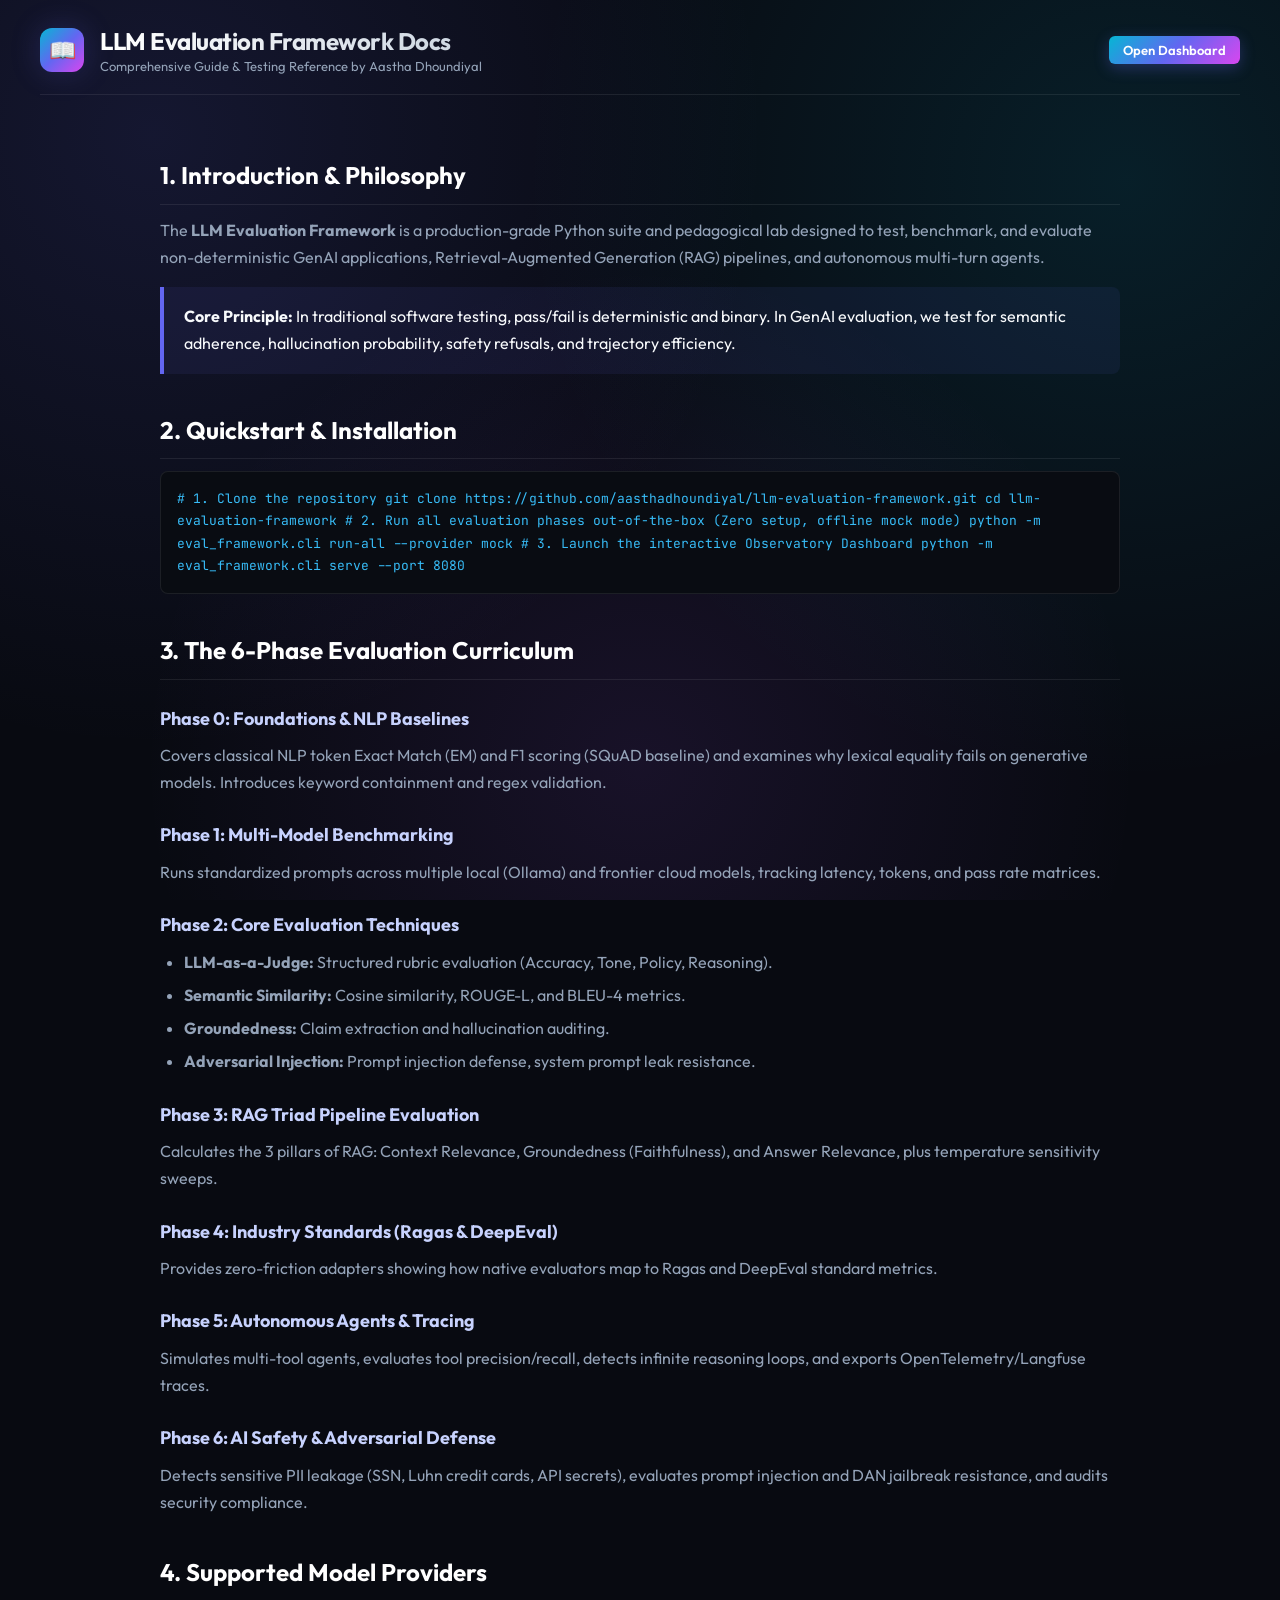
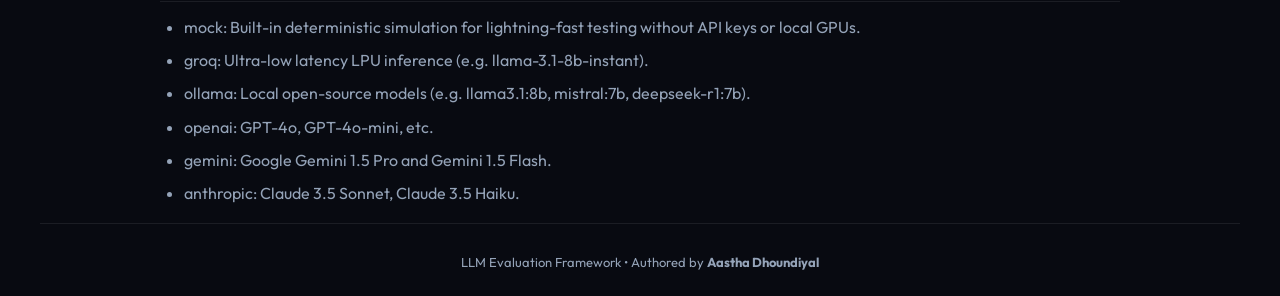
==== docs/index.html @ b63b61d2 "feat: complete LLM evaluation framework with AI Safety, PII defense & Groq support" ====
<!DOCTYPE html>
<html lang="en">
<head>
  <meta charset="UTF-8">
  <meta name="viewport" content="width=device-width, initial-scale=1.0">
  <title>Documentation — LLM Evaluation Framework</title>
  <link rel="preconnect" href="https://fonts.googleapis.com">
  <link rel="preconnect" href="https://fonts.gstatic.com" crossorigin>
  <link href="https://fonts.googleapis.com/css2?family=Outfit:wght@300;400;500;600;700;800&family=JetBrains+Mono:wght@400;500&display=swap" rel="stylesheet">
  <link rel="stylesheet" href="../dashboard/styles.css">
  <style>
    .docs-container {
      max-width: 960px;
      margin: 0 auto;
      line-height: 1.7;
    }
    .docs-container h2 {
      font-size: 24px;
      margin-top: 36px;
      margin-bottom: 12px;
      color: #fff;
      border-bottom: 1px solid var(--border-subtle);
      padding-bottom: 8px;
    }
    .docs-container h3 {
      font-size: 18px;
      margin-top: 24px;
      margin-bottom: 8px;
      color: #c7d2fe;
    }
    .docs-container p {
      color: #94a3b8;
      margin-bottom: 16px;
    }
    .docs-container ul {
      margin-left: 24px;
      margin-bottom: 16px;
      color: #94a3b8;
    }
    .docs-container li {
      margin-bottom: 6px;
    }
    .code-block {
      background: #090c12;
      border: 1px solid var(--border-subtle);
      padding: 16px;
      border-radius: 8px;
      font-family: 'JetBrains Mono', monospace;
      font-size: 13px;
      color: #38bdf8;
      margin-bottom: 20px;
      overflow-x: auto;
    }
    .callout-box {
      background: rgba(99, 102, 241, 0.08);
      border-left: 4px solid var(--accent-primary);
      padding: 16px 20px;
      border-radius: 0 8px 8px 0;
      margin-bottom: 20px;
    }
  </style>
</head>
<body>
  <header class="app-header">
    <div class="header-branding">
      <div class="brand-logo-icon">📖</div>
      <div>
        <h1 class="brand-title">LLM Evaluation Framework Docs</h1>
        <p class="brand-sub">Comprehensive Guide & Testing Reference by Aastha Dhoundiyal</p>
      </div>
    </div>
    <div class="header-meta">
      <a href="../dashboard/index.html" class="btn-primary" style="padding: 6px 14px; text-decoration: none; font-size: 13px;">Open Dashboard</a>
    </div>
  </header>

  <main class="docs-container">
    <h2>1. Introduction & Philosophy</h2>
    <p>
      The <strong>LLM Evaluation Framework</strong> is a production-grade Python suite and pedagogical lab designed to test, benchmark, and evaluate non-deterministic GenAI applications, Retrieval-Augmented Generation (RAG) pipelines, and autonomous multi-turn agents.
    </p>
    <div class="callout-box">
      <strong>Core Principle:</strong> In traditional software testing, pass/fail is deterministic and binary. In GenAI evaluation, we test for semantic adherence, hallucination probability, safety refusals, and trajectory efficiency.
    </div>

    <h2>2. Quickstart & Installation</h2>
    <div class="code-block">
# 1. Clone the repository
git clone https://github.com/aasthadhoundiyal/llm-evaluation-framework.git
cd llm-evaluation-framework

# 2. Run all evaluation phases out-of-the-box (Zero setup, offline mock mode)
python -m eval_framework.cli run-all --provider mock

# 3. Launch the interactive Observatory Dashboard
python -m eval_framework.cli serve --port 8080
    </div>

    <h2>3. The 6-Phase Evaluation Curriculum</h2>
    <h3>Phase 0: Foundations & NLP Baselines</h3>
    <p>Covers classical NLP token Exact Match (EM) and F1 scoring (SQuAD baseline) and examines why lexical equality fails on generative models. Introduces keyword containment and regex validation.</p>

    <h3>Phase 1: Multi-Model Benchmarking</h3>
    <p>Runs standardized prompts across multiple local (Ollama) and frontier cloud models, tracking latency, tokens, and pass rate matrices.</p>

    <h3>Phase 2: Core Evaluation Techniques</h3>
    <ul>
      <li><strong>LLM-as-a-Judge:</strong> Structured rubric evaluation (Accuracy, Tone, Policy, Reasoning).</li>
      <li><strong>Semantic Similarity:</strong> Cosine similarity, ROUGE-L, and BLEU-4 metrics.</li>
      <li><strong>Groundedness:</strong> Claim extraction and hallucination auditing.</li>
      <li><strong>Adversarial Injection:</strong> Prompt injection defense, system prompt leak resistance.</li>
    </ul>

    <h3>Phase 3: RAG Triad Pipeline Evaluation</h3>
    <p>Calculates the 3 pillars of RAG: Context Relevance, Groundedness (Faithfulness), and Answer Relevance, plus temperature sensitivity sweeps.</p>

    <h3>Phase 4: Industry Standards (Ragas & DeepEval)</h3>
    <p>Provides zero-friction adapters showing how native evaluators map to Ragas and DeepEval standard metrics.</p>

    <h3>Phase 5: Autonomous Agents & Tracing</h3>
    <p>Simulates multi-tool agents, evaluates tool precision/recall, detects infinite reasoning loops, and exports OpenTelemetry/Langfuse traces.</p>

    <h3>Phase 6: AI Safety & Adversarial Defense</h3>
    <p>Detects sensitive PII leakage (SSN, Luhn credit cards, API secrets), evaluates prompt injection and DAN jailbreak resistance, and audits security compliance.</p>

    <h2>4. Supported Model Providers</h2>
    <ul>
      <li><code>mock</code>: Built-in deterministic simulation for lightning-fast testing without API keys or local GPUs.</li>
      <li><code>groq</code>: Ultra-low latency LPU inference (e.g. <code>llama-3.1-8b-instant</code>).</li>
      <li><code>ollama</code>: Local open-source models (e.g. <code>llama3.1:8b</code>, <code>mistral:7b</code>, <code>deepseek-r1:7b</code>).</li>
      <li><code>openai</code>: GPT-4o, GPT-4o-mini, etc.</li>
      <li><code>gemini</code>: Google Gemini 1.5 Pro and Gemini 1.5 Flash.</li>
      <li><code>anthropic</code>: Claude 3.5 Sonnet, Claude 3.5 Haiku.</li>
    </ul>
  </main>

  <footer class="app-footer">
    <p>LLM Evaluation Framework • Authored by <strong>Aastha Dhoundiyal</strong></p>
  </footer>
</body>
</html>
---- dashboard/styles.css ----
/* ═══════════════════════════════════════════════════════════════════
   LLM Evaluation Framework — Dashboard Styles
   Author: Aastha Dhoundiyal (dhoundiyalaastha@gmail.com)
   GitHub: https://github.com/aasthadhoundiyal/llm-evaluation-framework
   ═══════════════════════════════════════════════════════════════════ */

:root {
  --bg-deep: #080a11;
  --bg-surface: rgba(15, 20, 32, 0.75);
  --bg-surface-elevated: rgba(22, 29, 46, 0.85);
  --border-subtle: rgba(255, 255, 255, 0.08);
  --border-bright: rgba(99, 102, 241, 0.45);
  --border-cyan: rgba(6, 182, 212, 0.45);

  --text-primary: #f8fafc;
  --text-secondary: #94a3b8;
  --text-dim: #64748b;

  --accent-primary: #6366f1;
  --accent-cyan: #06b6d4;
  --accent-secondary: #a855f7;
  --accent-pink: #ec4899;
  --accent-gradient: linear-gradient(135deg, #06b6d4 0%, #6366f1 50%, #d946ef 100%);
  --safety-gradient: linear-gradient(135deg, #10b981 0%, #06b6d4 100%);
  --card-gradient: linear-gradient(180deg, rgba(20, 27, 42, 0.75) 0%, rgba(12, 16, 26, 0.88) 100%);

  --color-success: #10b981;
  --color-warning: #f59e0b;
  --color-danger: #f43f5e;
  --color-info: #38bdf8;

  --radius-lg: 16px;
  --radius-md: 10px;
  --radius-sm: 6px;

  --shadow-glow: 0 0 30px rgba(99, 102, 241, 0.22);
  --shadow-cyan-glow: 0 0 25px rgba(6, 182, 212, 0.25);
}

* {
  box-sizing: border-box;
  margin: 0;
  padding: 0;
  font-family: 'Outfit', -apple-system, BlinkMacSystemFont, "Segoe UI", Roboto, sans-serif;
}

body {
  background-color: var(--bg-deep);
  background-image:
    radial-gradient(circle at 12% 15%, rgba(99, 102, 241, 0.14) 0%, transparent 45%),
    radial-gradient(circle at 88% 20%, rgba(6, 182, 212, 0.12) 0%, transparent 45%),
    radial-gradient(circle at 50% 85%, rgba(168, 85, 247, 0.10) 0%, transparent 50%);
  background-attachment: fixed;
  color: var(--text-primary);
  min-height: 100vh;
  padding: 26px 40px;
  display: flex;
  flex-direction: column;
}

/* App Header */
.app-header {
  display: flex;
  justify-content: space-between;
  align-items: center;
  padding-bottom: 20px;
  border-bottom: 1px solid var(--border-subtle);
  margin-bottom: 24px;
}

.header-branding {
  display: flex;
  align-items: center;
  gap: 16px;
}

.brand-logo-icon {
  width: 44px;
  height: 44px;
  border-radius: 12px;
  background: var(--accent-gradient);
  display: flex;
  align-items: center;
  justify-content: center;
  font-size: 22px;
  box-shadow: var(--shadow-glow);
}

.brand-title {
  font-size: 24px;
  font-weight: 700;
  letter-spacing: -0.5px;
  background: linear-gradient(90deg, #fff 0%, #cbd5e1 100%);
  -webkit-background-clip: text;
  -webkit-text-fill-color: transparent;
}

.brand-sub {
  font-size: 13px;
  color: var(--text-secondary);
  margin-top: 2px;
}

.header-meta {
  display: flex;
  align-items: center;
  gap: 16px;
}

.status-indicator {
  display: flex;
  align-items: center;
  gap: 8px;
  font-size: 12px;
  color: var(--color-success);
  background: rgba(16, 185, 129, 0.1);
  padding: 6px 12px;
  border-radius: 20px;
  border: 1px solid rgba(16, 185, 129, 0.25);
}

.status-dot {
  width: 7px;
  height: 7px;
  background-color: var(--color-success);
  border-radius: 50%;
  box-shadow: 0 0 8px var(--color-success);
}

.author-tag {
  background: rgba(255, 255, 255, 0.04);
  border: 1px solid var(--border-subtle);
  padding: 6px 14px;
  border-radius: 20px;
  font-size: 13px;
  color: var(--text-secondary);
}

.author-tag strong {
  color: #fff;
  margin-left: 4px;
}

.github-link {
  color: var(--accent-primary);
  text-decoration: none;
  margin-left: 6px;
  font-weight: 600;
}

/* Nav Bar */
.nav-bar {
  display: flex;
  gap: 8px;
  background: var(--bg-surface);
  padding: 6px;
  border-radius: var(--radius-md);
  border: 1px solid var(--border-subtle);
  margin-bottom: 28px;
  overflow-x: auto;
}

.nav-item {
  background: transparent;
  border: none;
  color: var(--text-secondary);
  padding: 8px 18px;
  border-radius: var(--radius-sm);
  font-size: 14px;
  font-weight: 500;
  cursor: pointer;
  transition: all 0.2s ease;
  white-space: nowrap;
}

.nav-item:hover {
  color: #fff;
  background: rgba(255, 255, 255, 0.05);
}

.nav-item.active {
  background: var(--accent-primary);
  color: #fff;
  box-shadow: 0 2px 10px rgba(99, 102, 241, 0.35);
}

/* Tab Contents */
.tab-content {
  display: none;
  animation: fadeIn 0.25s ease forwards;
}

.tab-content.active {
  display: block;
}

@keyframes fadeIn {
  from { opacity: 0; transform: translateY(6px); }
  to { opacity: 1; transform: translateY(0); }
}

/* Stats Grid */
.stats-grid {
  display: grid;
  grid-template-columns: repeat(auto-fit, minmax(220px, 1fr));
  gap: 18px;
  margin-bottom: 36px;
}

.stat-card {
  background: var(--card-gradient);
  border: 1px solid var(--border-subtle);
  border-radius: var(--radius-lg);
  padding: 22px;
  position: relative;
  overflow: hidden;
  transition: transform 0.2s, border-color 0.2s;
}

.stat-card:hover {
  transform: translateY(-2px);
  border-color: var(--border-bright);
}

.stat-card.accent-card {
  border-color: rgba(16, 185, 129, 0.35);
}

.stat-header {
  display: flex;
  justify-content: space-between;
  align-items: center;
}

.stat-label {
  font-size: 13px;
  font-weight: 600;
  text-transform: uppercase;
  color: var(--text-dim);
  letter-spacing: 0.5px;
}

.stat-badge {
  font-size: 11px;
  font-weight: 600;
  padding: 3px 8px;
  border-radius: 12px;
  background: rgba(255, 255, 255, 0.06);
  color: var(--text-secondary);
}

.stat-badge.success {
  background: rgba(16, 185, 129, 0.15);
  color: var(--color-success);
}

.stat-badge.highlight {
  background: rgba(56, 189, 248, 0.15);
  color: var(--color-info);
}

.stat-value {
  font-size: 34px;
  font-weight: 800;
  margin-top: 10px;
  color: #fff;
  letter-spacing: -0.5px;
}

.success-text { color: var(--color-success); }
.highlight-text { color: var(--color-info); }

.stat-sub {
  font-size: 12px;
  color: var(--text-dim);
  margin-top: 4px;
}

/* Section Headings */
.section-heading {
  font-size: 20px;
  font-weight: 700;
  margin-bottom: 6px;
  color: #fff;
}

.section-sub {
  font-size: 14px;
  color: var(--text-secondary);
  margin-bottom: 22px;
}

/* Phase Grid */
.phases-grid {
  display: grid;
  grid-template-columns: repeat(auto-fit, minmax(320px, 1fr));
  gap: 18px;
}

.phase-card {
  background: var(--bg-surface);
  border: 1px solid var(--border-subtle);
  border-radius: var(--radius-lg);
  padding: 22px;
  transition: all 0.2s ease;
}

.phase-card:hover {
  border-color: rgba(99, 102, 241, 0.4);
  background: var(--bg-surface-elevated);
}

.phase-num {
  font-size: 11px;
  font-weight: 700;
  color: var(--accent-secondary);
  letter-spacing: 1px;
  margin-bottom: 6px;
}

.phase-title {
  font-size: 17px;
  font-weight: 600;
  color: #fff;
  margin-bottom: 8px;
}

.phase-desc {
  font-size: 13px;
  color: var(--text-secondary);
  line-height: 1.5;
  margin-bottom: 16px;
}

.phase-tags {
  display: flex;
  gap: 6px;
  flex-wrap: wrap;
}

.phase-tags span {
  font-size: 11px;
  background: rgba(255, 255, 255, 0.05);
  border: 1px solid rgba(255, 255, 255, 0.08);
  padding: 3px 8px;
  border-radius: 4px;
  color: var(--text-secondary);
}

/* Test Case Explorer */
.explorer-toolbar {
  display: flex;
  gap: 14px;
  flex-wrap: wrap;
  justify-content: space-between;
  margin-bottom: 20px;
}

.search-input {
  background: var(--bg-surface);
  border: 1px solid var(--border-subtle);
  color: #fff;
  padding: 10px 16px;
  border-radius: var(--radius-sm);
  font-size: 14px;
  min-width: 300px;
  outline: none;
}

.search-input:focus { border-color: var(--accent-primary); }

.filter-group {
  display: flex;
  gap: 8px;
}

.filter-pill {
  background: var(--bg-surface);
  border: 1px solid var(--border-subtle);
  color: var(--text-secondary);
  padding: 6px 14px;
  border-radius: 20px;
  font-size: 13px;
  cursor: pointer;
  transition: all 0.2s;
}

.filter-pill.active, .filter-pill:hover {
  background: var(--accent-primary);
  color: #fff;
  border-color: var(--accent-primary);
}

.table-container {
  background: var(--bg-surface);
  border: 1px solid var(--border-subtle);
  border-radius: var(--radius-lg);
  overflow-x: auto;
}

.data-table {
  width: 100%;
  border-collapse: collapse;
  font-size: 14px;
}

.data-table th {
  text-align: left;
  padding: 14px 18px;
  background: rgba(255, 255, 255, 0.02);
  color: var(--text-dim);
  font-size: 12px;
  text-transform: uppercase;
  letter-spacing: 0.5px;
  border-bottom: 1px solid var(--border-subtle);
}

.data-table td {
  padding: 14px 18px;
  border-bottom: 1px solid var(--border-subtle);
  color: var(--text-primary);
}

.data-table tr:hover {
  background: rgba(255, 255, 255, 0.02);
}

.status-chip {
  font-size: 11px;
  font-weight: 700;
  padding: 3px 8px;
  border-radius: 6px;
  display: inline-block;
}

.status-pass { background: rgba(16, 185, 129, 0.15); color: var(--color-success); border: 1px solid rgba(16, 185, 129, 0.3); }
.status-fail { background: rgba(239, 68, 68, 0.15); color: var(--color-danger); border: 1px solid rgba(239, 68, 68, 0.3); }

/* RAG Triad Grid */
.triad-grid {
  display: grid;
  grid-template-columns: repeat(auto-fit, minmax(280px, 1fr));
  gap: 20px;
}

.triad-card {
  background: var(--bg-surface);
  border: 1px solid var(--border-subtle);
  border-radius: var(--radius-lg);
  padding: 28px 24px;
  text-align: center;
  transition: transform 0.2s;
}

.triad-card:hover { transform: translateY(-3px); }

.triad-score-ring {
  width: 90px;
  height: 90px;
  border-radius: 50%;
  border: 3px solid var(--accent-primary);
  display: flex;
  flex-direction: column;
  align-items: center;
  justify-content: center;
  margin: 0 auto 18px auto;
  box-shadow: 0 0 20px rgba(99, 102, 241, 0.2);
}

.triad-score-ring.highlight-ring {
  border-color: var(--color-success);
  box-shadow: 0 0 20px rgba(16, 185, 129, 0.2);
}

.triad-score-val {
  font-size: 24px;
  font-weight: 800;
  color: #fff;
}

.triad-score-denom {
  font-size: 11px;
  color: var(--text-dim);
}

.triad-card h3 {
  font-size: 18px;
  margin-bottom: 8px;
  color: #fff;
}

.triad-card p {
  font-size: 13px;
  color: var(--text-secondary);
  line-height: 1.5;
  margin-bottom: 16px;
}

.triad-badge {
  display: inline-block;
  font-size: 12px;
  color: var(--accent-secondary);
  background: rgba(168, 85, 247, 0.1);
  padding: 4px 12px;
  border-radius: 20px;
  border: 1px solid rgba(168, 85, 247, 0.25);
}

/* Trajectory Timeline */
.trajectory-viewer {
  background: var(--bg-surface);
  border: 1px solid var(--border-subtle);
  border-radius: var(--radius-lg);
  padding: 24px;
}

.traj-scenario-header {
  display: flex;
  justify-content: space-between;
  align-items: flex-start;
  padding-bottom: 18px;
  border-bottom: 1px solid var(--border-subtle);
  margin-bottom: 24px;
}

.badge-pill {
  font-size: 11px;
  background: rgba(99, 102, 241, 0.15);
  color: #c7d2fe;
  padding: 3px 10px;
  border-radius: 12px;
  font-weight: 600;
}

.traj-metrics-chips {
  display: flex;
  gap: 10px;
  align-items: center;
  font-size: 13px;
  color: var(--text-secondary);
}

.timeline {
  display: flex;
  flex-direction: column;
  gap: 20px;
}

.timeline-step {
  display: flex;
  gap: 16px;
}

.timeline-node {
  width: 32px;
  height: 32px;
  border-radius: 50%;
  background: var(--accent-primary);
  color: #fff;
  font-weight: 700;
  display: flex;
  align-items: center;
  justify-content: center;
  font-size: 14px;
  flex-shrink: 0;
  margin-top: 2px;
}

.timeline-content {
  background: rgba(255, 255, 255, 0.02);
  border: 1px solid var(--border-subtle);
  border-radius: var(--radius-md);
  padding: 16px;
  flex-grow: 1;
}

.step-meta {
  display: flex;
  justify-content: space-between;
  margin-bottom: 8px;
}

.tool-tag {
  font-size: 12px;
  font-weight: 600;
  color: #38bdf8;
  font-family: 'JetBrains Mono', monospace;
}

.time-tag {
  font-size: 11px;
  color: var(--text-dim);
}

.thought-bubble {
  font-size: 14px;
  color: #e2e8f0;
  margin-bottom: 10px;
  font-style: italic;
}

.tool-call-box {
  background: #090c12;
  border: 1px solid rgba(255, 255, 255, 0.06);
  padding: 10px 12px;
  border-radius: 6px;
  font-family: 'JetBrains Mono', monospace;
  font-size: 12px;
  color: #94a3b8;
}

/* Playground Grid */
.playground-grid {
  display: grid;
  grid-template-columns: 1fr 1fr;
  gap: 24px;
}

.form-group {
  margin-bottom: 16px;
}

.form-group label {
  display: block;
  font-size: 13px;
  font-weight: 600;
  color: var(--text-secondary);
  margin-bottom: 6px;
}

.form-control {
  width: 100%;
  background: var(--bg-surface);
  border: 1px solid var(--border-subtle);
  color: #fff;
  padding: 10px 14px;
  border-radius: var(--radius-sm);
  font-size: 14px;
  outline: none;
}

.form-control:focus {
  border-color: var(--accent-primary);
}

.btn-primary {
  background: var(--accent-gradient);
  border: none;
  color: #fff;
  padding: 12px 24px;
  border-radius: var(--radius-sm);
  font-weight: 600;
  font-size: 14px;
  cursor: pointer;
  box-shadow: 0 4px 15px rgba(99, 102, 241, 0.3);
  transition: opacity 0.2s;
}

.btn-primary:hover { opacity: 0.9; }

.playground-output-panel {
  background: var(--bg-surface);
  border: 1px solid var(--border-subtle);
  border-radius: var(--radius-lg);
  padding: 22px;
}

.play-result-box {
  margin-top: 14px;
  padding: 16px;
  background: #090c12;
  border-radius: var(--radius-md);
  border: 1px solid var(--border-subtle);
  min-height: 240px;
}

/* Modal */
.modal-overlay {
  display: none;
  position: fixed;
  top: 0; left: 0; right: 0; bottom: 0;
  background: rgba(0, 0, 0, 0.7);
  backdrop-filter: blur(8px);
  z-index: 999;
  align-items: center;
  justify-content: center;
}

.modal-overlay.open { display: flex; }

.modal-card {
  background: var(--bg-surface-elevated);
  border: 1px solid var(--border-bright);
  border-radius: var(--radius-lg);
  width: 90%;
  max-width: 650px;
  padding: 24px;
  box-shadow: 0 10px 35px rgba(0,0,0,0.6);
}

.modal-header {
  display: flex;
  justify-content: space-between;
  align-items: center;
  padding-bottom: 12px;
  border-bottom: 1px solid var(--border-subtle);
  margin-bottom: 16px;
}

.modal-close {
  background: transparent;
  border: none;
  color: var(--text-dim);
  font-size: 24px;
  cursor: pointer;
}

.modal-close:hover { color: #fff; }

/* Footer */
.app-footer {
  margin-top: auto;
  padding-top: 30px;
  border-top: 1px solid var(--border-subtle);
  text-align: center;
  font-size: 13px;
  color: var(--text-secondary);
}

/* ═══════════════════════════════════════════════════════════════════
   Phase 6: AI Safety & Adversarial Defense Styles
   ═══════════════════════════════════════════════════════════════════ */

.safety-accent {
  border-color: rgba(6, 182, 212, 0.45) !important;
  background: linear-gradient(180deg, rgba(6, 182, 212, 0.08) 0%, rgba(15, 23, 42, 0.8) 100%) !important;
  position: relative;
}

.safety-accent::after {
  content: 'PHASE 06';
  position: absolute;
  top: 14px;
  right: 14px;
  font-size: 10px;
  font-weight: 700;
  letter-spacing: 0.8px;
  padding: 3px 8px;
  border-radius: 12px;
  background: rgba(6, 182, 212, 0.2);
  color: #38bdf8;
  border: 1px solid rgba(6, 182, 212, 0.4);
}

.security-grid {
  display: grid;
  grid-template-columns: repeat(auto-fit, minmax(240px, 1fr));
  gap: 18px;
  margin-bottom: 30px;
}

.security-card {
  background: var(--card-gradient);
  border: 1px solid var(--border-subtle);
  border-radius: var(--radius-lg);
  padding: 22px;
  display: flex;
  flex-direction: column;
  transition: all 0.25s ease;
  position: relative;
  overflow: hidden;
  backdrop-filter: blur(12px);
}

.security-card:hover {
  transform: translateY(-3px);
  border-color: var(--border-cyan);
  box-shadow: var(--shadow-cyan-glow);
}

.security-card-header {
  display: flex;
  justify-content: space-between;
  align-items: center;
  margin-bottom: 12px;
}

.security-card-title {
  font-size: 14px;
  font-weight: 600;
  color: var(--text-secondary);
  text-transform: uppercase;
  letter-spacing: 0.5px;
}

.security-badge-live {
  font-size: 11px;
  padding: 3px 8px;
  border-radius: 20px;
  background: rgba(16, 185, 129, 0.15);
  color: var(--color-success);
  border: 1px solid rgba(16, 185, 129, 0.3);
  font-weight: 600;
}

.security-score-display {
  font-size: 34px;
  font-weight: 800;
  color: #fff;
  letter-spacing: -0.5px;
  margin-bottom: 4px;
}

.security-sub {
  font-size: 12px;
  color: var(--text-dim);
}

.security-meter {
  height: 6px;
  background: rgba(255, 255, 255, 0.08);
  border-radius: 3px;
  overflow: hidden;
  margin-top: 14px;
}

.security-meter-fill {
  height: 100%;
  background: var(--safety-gradient);
  border-radius: 3px;
  transition: width 0.8s ease;
}

/* Security Live Interactive Scanner Panel */
.security-scanner-panel {
  background: var(--bg-surface);
  border: 1px solid var(--border-subtle);
  border-radius: var(--radius-lg);
  padding: 24px;
  margin-bottom: 30px;
  backdrop-filter: blur(14px);
}

.scanner-header {
  display: flex;
  justify-content: space-between;
  align-items: center;
  margin-bottom: 18px;
}

.scanner-title {
  font-size: 18px;
  font-weight: 700;
  color: #fff;
  display: flex;
  align-items: center;
  gap: 10px;
}

.scanner-controls {
  display: grid;
  grid-template-columns: 1fr 1fr;
  gap: 18px;
}

.audit-btn {
  background: var(--safety-gradient);
  color: #042f2e;
  font-weight: 700;
  padding: 12px 24px;
  border: none;
  border-radius: var(--radius-sm);
  cursor: pointer;
  transition: all 0.2s;
  display: inline-flex;
  align-items: center;
  gap: 8px;
  font-size: 14px;
  margin-top: 14px;
}

.audit-btn:hover {
  transform: translateY(-2px);
  box-shadow: 0 4px 18px rgba(16, 185, 129, 0.4);
}

.audit-results-box {
  background: #06090e;
  border: 1px solid var(--border-subtle);
  border-radius: var(--radius-md);
  padding: 18px;
  min-height: 180px;
}

.pii-chip {
  display: inline-flex;
  align-items: center;
  gap: 6px;
  padding: 4px 10px;
  border-radius: 6px;
  font-size: 12px;
  font-weight: 600;
  margin-right: 6px;
  margin-bottom: 6px;
}

.pii-chip.detected {
  background: rgba(244, 63, 94, 0.18);
  color: #fda4af;
  border: 1px solid rgba(244, 63, 94, 0.4);
}

.pii-chip.safe {
  background: rgba(16, 185, 129, 0.15);
  color: #6ee7b7;
  border: 1px solid rgba(16, 185, 129, 0.35);
}

@media (max-width: 768px) {
  body { padding: 16px; }
  .playground-grid, .scanner-controls { grid-template-columns: 1fr; }
  .app-header { flex-direction: column; align-items: flex-start; gap: 14px; }
}
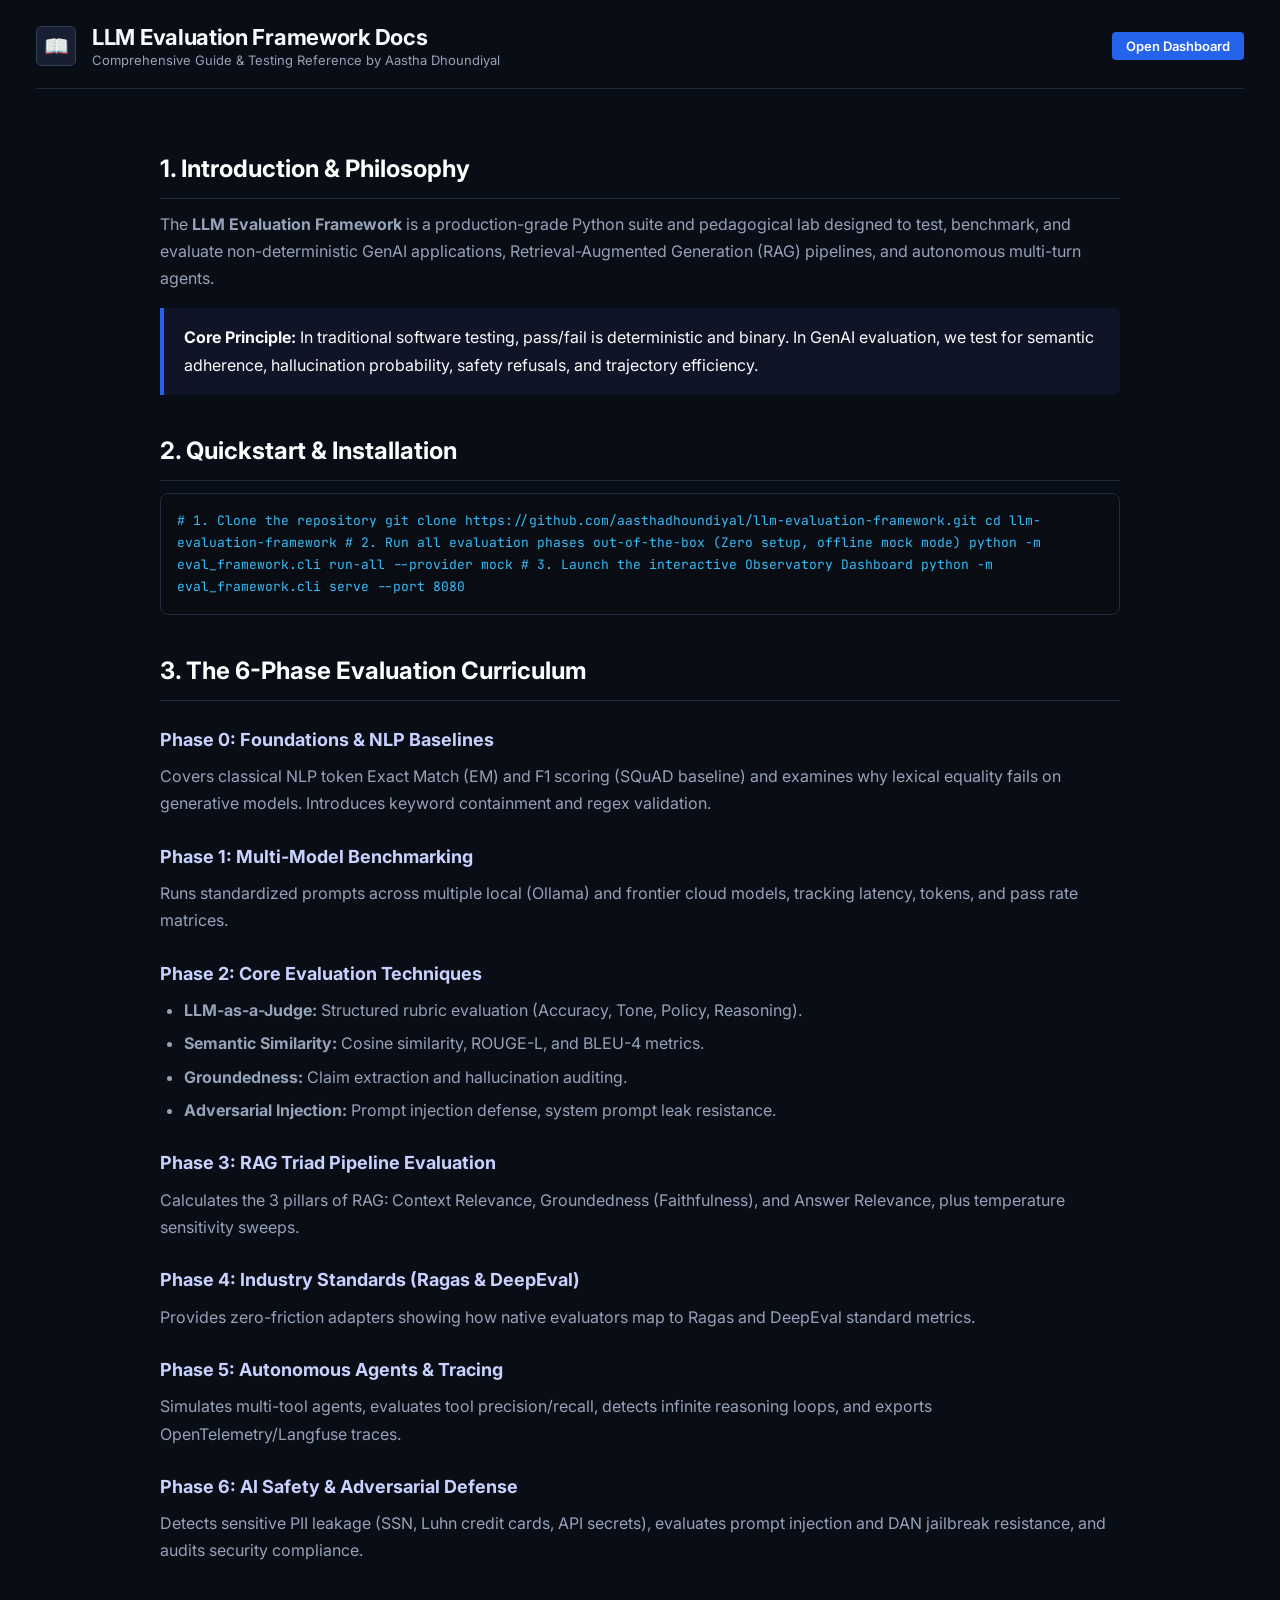
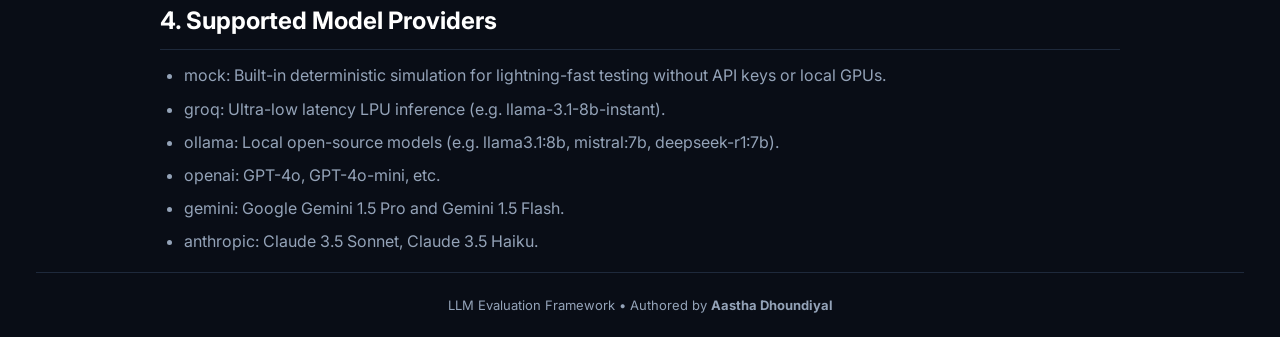
==== commit 5335d592: "style: remove all color gradients for clean enterprise UI with Inter typography" ====
--- a/docs/index.html
+++ b/docs/index.html
@@ -6,7 +6,7 @@
   <title>Documentation — LLM Evaluation Framework</title>
   <link rel="preconnect" href="https://fonts.googleapis.com">
   <link rel="preconnect" href="https://fonts.gstatic.com" crossorigin>
-  <link href="https://fonts.googleapis.com/css2?family=Outfit:wght@300;400;500;600;700;800&family=JetBrains+Mono:wght@400;500&display=swap" rel="stylesheet">
+  <link href="https://fonts.googleapis.com/css2?family=Inter:wght@300;400;500;600;700&family=JetBrains+Mono:wght@400;500&display=swap" rel="stylesheet">
   <link rel="stylesheet" href="../dashboard/styles.css">
   <style>
     .docs-container {
--- a/dashboard/styles.css
+++ b/dashboard/styles.css
@@ -1,64 +1,79 @@
 /* ═══════════════════════════════════════════════════════════════════
-   LLM Evaluation Framework — Dashboard Styles
+   LLM Evaluation Framework — Enterprise Observatory Dashboard
    Author: Aastha Dhoundiyal (dhoundiyalaastha@gmail.com)
    GitHub: https://github.com/aasthadhoundiyal/llm-evaluation-framework
+   Style: Clean, High-Contrast Professional Dark Theme (No Gradients)
    ═══════════════════════════════════════════════════════════════════ */
 
 :root {
-  --bg-deep: #080a11;
-  --bg-surface: rgba(15, 20, 32, 0.75);
-  --bg-surface-elevated: rgba(22, 29, 46, 0.85);
-  --border-subtle: rgba(255, 255, 255, 0.08);
-  --border-bright: rgba(99, 102, 241, 0.45);
-  --border-cyan: rgba(6, 182, 212, 0.45);
-
+  /* Solid Professional Color Palette */
+  --bg-canvas: #090d16;
+  --bg-surface: #111726;
+  --bg-surface-elevated: #171f33;
+  --bg-input: #0c121e;
+  
+  --border-subtle: #1e293b;
+  --border-medium: #334155;
+  --border-focus: #3b82f6;
+
+  /* Typography */
   --text-primary: #f8fafc;
   --text-secondary: #94a3b8;
-  --text-dim: #64748b;
-
-  --accent-primary: #6366f1;
-  --accent-cyan: #06b6d4;
-  --accent-secondary: #a855f7;
-  --accent-pink: #ec4899;
-  --accent-gradient: linear-gradient(135deg, #06b6d4 0%, #6366f1 50%, #d946ef 100%);
-  --safety-gradient: linear-gradient(135deg, #10b981 0%, #06b6d4 100%);
-  --card-gradient: linear-gradient(180deg, rgba(20, 27, 42, 0.75) 0%, rgba(12, 16, 26, 0.88) 100%);
-
+  --text-muted: #64748b;
+  --font-mono: 'JetBrains Mono', 'SF Mono', Consolas, monospace;
+
+  /* Solid Accents (Zero Gradients) */
+  --accent-primary: #2563eb;
+  --accent-primary-hover: #1d4ed8;
+  --accent-secondary: #0284c7;
+
+  /* Solid Semantic Status Colors */
   --color-success: #10b981;
+  --color-success-bg: rgba(16, 185, 129, 0.12);
+  --color-success-border: rgba(16, 185, 129, 0.3);
+
+  --color-danger: #ef4444;
+  --color-danger-bg: rgba(239, 68, 68, 0.12);
+  --color-danger-border: rgba(239, 68, 68, 0.3);
+
   --color-warning: #f59e0b;
-  --color-danger: #f43f5e;
-  --color-info: #38bdf8;
-
-  --radius-lg: 16px;
-  --radius-md: 10px;
-  --radius-sm: 6px;
-
-  --shadow-glow: 0 0 30px rgba(99, 102, 241, 0.22);
-  --shadow-cyan-glow: 0 0 25px rgba(6, 182, 212, 0.25);
+  --color-warning-bg: rgba(245, 158, 11, 0.12);
+  --color-warning-border: rgba(245, 158, 11, 0.3);
+
+  --color-info: #0284c7;
+  --color-info-bg: rgba(2, 132, 199, 0.12);
+  --color-info-border: rgba(2, 132, 199, 0.3);
+
+  /* Geometry & Shadows */
+  --radius-lg: 10px;
+  --radius-md: 6px;
+  --radius-sm: 4px;
+  --shadow-sm: 0 1px 2px rgba(0, 0, 0, 0.3);
+  --shadow-md: 0 4px 6px -1px rgba(0, 0, 0, 0.3), 0 2px 4px -2px rgba(0, 0, 0, 0.2);
 }
 
 * {
   box-sizing: border-box;
   margin: 0;
   padding: 0;
-  font-family: 'Outfit', -apple-system, BlinkMacSystemFont, "Segoe UI", Roboto, sans-serif;
+  font-family: 'Inter', -apple-system, BlinkMacSystemFont, "Segoe UI", Roboto, sans-serif;
+  -webkit-font-smoothing: antialiased;
+  -moz-osx-font-smoothing: grayscale;
 }
 
 body {
-  background-color: var(--bg-deep);
-  background-image:
-    radial-gradient(circle at 12% 15%, rgba(99, 102, 241, 0.14) 0%, transparent 45%),
-    radial-gradient(circle at 88% 20%, rgba(6, 182, 212, 0.12) 0%, transparent 45%),
-    radial-gradient(circle at 50% 85%, rgba(168, 85, 247, 0.10) 0%, transparent 50%);
-  background-attachment: fixed;
+  background-color: var(--bg-canvas);
   color: var(--text-primary);
   min-height: 100vh;
-  padding: 26px 40px;
+  padding: 24px 36px;
   display: flex;
   flex-direction: column;
 }
 
-/* App Header */
+/* ═══════════════════════════════════════════════════════════════════
+   Header
+   ═══════════════════════════════════════════════════════════════════ */
+
 .app-header {
   display: flex;
   justify-content: space-between;
@@ -75,24 +90,23 @@
 }
 
 .brand-logo-icon {
-  width: 44px;
-  height: 44px;
-  border-radius: 12px;
-  background: var(--accent-gradient);
+  width: 40px;
+  height: 40px;
+  border-radius: var(--radius-md);
+  background-color: var(--bg-surface-elevated);
+  border: 1px solid var(--border-medium);
   display: flex;
   align-items: center;
   justify-content: center;
+  font-size: 20px;
+  color: var(--text-primary);
+}
+
+.brand-title {
   font-size: 22px;
-  box-shadow: var(--shadow-glow);
-}
-
-.brand-title {
-  font-size: 24px;
   font-weight: 700;
-  letter-spacing: -0.5px;
-  background: linear-gradient(90deg, #fff 0%, #cbd5e1 100%);
-  -webkit-background-clip: text;
-  -webkit-text-fill-color: transparent;
+  letter-spacing: -0.3px;
+  color: var(--text-primary);
 }
 
 .brand-sub {
@@ -104,7 +118,7 @@
 .header-meta {
   display: flex;
   align-items: center;
-  gap: 16px;
+  gap: 14px;
 }
 
 .status-indicator {
@@ -113,10 +127,11 @@
   gap: 8px;
   font-size: 12px;
   color: var(--color-success);
-  background: rgba(16, 185, 129, 0.1);
-  padding: 6px 12px;
-  border-radius: 20px;
-  border: 1px solid rgba(16, 185, 129, 0.25);
+  background-color: var(--color-success-bg);
+  padding: 5px 12px;
+  border-radius: var(--radius-sm);
+  border: 1px solid var(--color-success-border);
+  font-weight: 500;
 }
 
 .status-dot {
@@ -124,36 +139,42 @@
   height: 7px;
   background-color: var(--color-success);
   border-radius: 50%;
-  box-shadow: 0 0 8px var(--color-success);
 }
 
 .author-tag {
-  background: rgba(255, 255, 255, 0.04);
+  background-color: var(--bg-surface);
   border: 1px solid var(--border-subtle);
   padding: 6px 14px;
-  border-radius: 20px;
+  border-radius: var(--radius-sm);
   font-size: 13px;
   color: var(--text-secondary);
 }
 
 .author-tag strong {
-  color: #fff;
+  color: var(--text-primary);
   margin-left: 4px;
 }
 
 .github-link {
-  color: var(--accent-primary);
+  color: #60a5fa;
   text-decoration: none;
   margin-left: 6px;
-  font-weight: 600;
-}
-
-/* Nav Bar */
+  font-weight: 500;
+}
+
+.github-link:hover {
+  text-decoration: underline;
+}
+
+/* ═══════════════════════════════════════════════════════════════════
+   Segmented Navigation Bar (Clean & Professional)
+   ═══════════════════════════════════════════════════════════════════ */
+
 .nav-bar {
   display: flex;
-  gap: 8px;
-  background: var(--bg-surface);
-  padding: 6px;
+  gap: 4px;
+  background-color: var(--bg-surface);
+  padding: 4px;
   border-radius: var(--radius-md);
   border: 1px solid var(--border-subtle);
   margin-bottom: 28px;
@@ -169,61 +190,69 @@
   font-size: 14px;
   font-weight: 500;
   cursor: pointer;
-  transition: all 0.2s ease;
+  transition: background-color 0.15s ease, color 0.15s ease;
   white-space: nowrap;
 }
 
 .nav-item:hover {
-  color: #fff;
-  background: rgba(255, 255, 255, 0.05);
+  color: var(--text-primary);
+  background-color: var(--bg-surface-elevated);
 }
 
 .nav-item.active {
-  background: var(--accent-primary);
-  color: #fff;
-  box-shadow: 0 2px 10px rgba(99, 102, 241, 0.35);
-}
-
-/* Tab Contents */
+  background-color: var(--accent-primary);
+  color: #ffffff;
+  font-weight: 600;
+}
+
+/* ═══════════════════════════════════════════════════════════════════
+   Tab Contents & Animations
+   ═══════════════════════════════════════════════════════════════════ */
+
 .tab-content {
   display: none;
-  animation: fadeIn 0.25s ease forwards;
 }
 
 .tab-content.active {
   display: block;
 }
 
-@keyframes fadeIn {
-  from { opacity: 0; transform: translateY(6px); }
-  to { opacity: 1; transform: translateY(0); }
-}
-
-/* Stats Grid */
+.section-heading {
+  font-size: 18px;
+  font-weight: 600;
+  color: var(--text-primary);
+  margin-bottom: 6px;
+  letter-spacing: -0.2px;
+}
+
+.section-sub {
+  font-size: 13px;
+  color: var(--text-secondary);
+  margin-bottom: 22px;
+}
+
+/* ═══════════════════════════════════════════════════════════════════
+   Stats Grid (Clean Cards, Zero Gradients)
+   ═══════════════════════════════════════════════════════════════════ */
+
 .stats-grid {
   display: grid;
   grid-template-columns: repeat(auto-fit, minmax(220px, 1fr));
-  gap: 18px;
-  margin-bottom: 36px;
+  gap: 16px;
+  margin-bottom: 32px;
 }
 
 .stat-card {
-  background: var(--card-gradient);
-  border: 1px solid var(--border-subtle);
-  border-radius: var(--radius-lg);
-  padding: 22px;
+  background-color: var(--bg-surface);
+  border: 1px solid var(--border-subtle);
+  border-radius: var(--radius-md);
+  padding: 20px;
   position: relative;
-  overflow: hidden;
-  transition: transform 0.2s, border-color 0.2s;
+  transition: border-color 0.15s ease;
 }
 
 .stat-card:hover {
-  transform: translateY(-2px);
-  border-color: var(--border-bright);
-}
-
-.stat-card.accent-card {
-  border-color: rgba(16, 185, 129, 0.35);
+  border-color: var(--border-medium);
 }
 
 .stat-header {
@@ -233,95 +262,96 @@
 }
 
 .stat-label {
-  font-size: 13px;
+  font-size: 12px;
   font-weight: 600;
   text-transform: uppercase;
-  color: var(--text-dim);
-  letter-spacing: 0.5px;
+  color: var(--text-muted);
+  letter-spacing: 0.6px;
 }
 
 .stat-badge {
   font-size: 11px;
-  font-weight: 600;
-  padding: 3px 8px;
-  border-radius: 12px;
-  background: rgba(255, 255, 255, 0.06);
+  font-weight: 500;
+  padding: 2px 8px;
+  border-radius: var(--radius-sm);
+  background-color: var(--bg-surface-elevated);
+  border: 1px solid var(--border-subtle);
   color: var(--text-secondary);
 }
 
 .stat-badge.success {
-  background: rgba(16, 185, 129, 0.15);
+  background-color: var(--color-success-bg);
+  border-color: var(--color-success-border);
   color: var(--color-success);
 }
 
 .stat-badge.highlight {
-  background: rgba(56, 189, 248, 0.15);
-  color: var(--color-info);
+  background-color: var(--color-info-bg);
+  border-color: var(--color-info-border);
+  color: #38bdf8;
 }
 
 .stat-value {
-  font-size: 34px;
-  font-weight: 800;
-  margin-top: 10px;
-  color: #fff;
+  font-size: 32px;
+  font-weight: 700;
+  color: var(--text-primary);
+  margin: 12px 0 4px 0;
   letter-spacing: -0.5px;
 }
 
-.success-text { color: var(--color-success); }
-.highlight-text { color: var(--color-info); }
+.stat-value.success-text {
+  color: var(--color-success);
+}
+
+.stat-value.highlight-text {
+  color: #38bdf8;
+}
 
 .stat-sub {
   font-size: 12px;
-  color: var(--text-dim);
-  margin-top: 4px;
-}
-
-/* Section Headings */
-.section-heading {
-  font-size: 20px;
-  font-weight: 700;
-  margin-bottom: 6px;
-  color: #fff;
-}
-
-.section-sub {
-  font-size: 14px;
-  color: var(--text-secondary);
-  margin-bottom: 22px;
-}
-
-/* Phase Grid */
+  color: var(--text-muted);
+}
+
+/* ═══════════════════════════════════════════════════════════════════
+   Phase Cards (Clean Architecture View)
+   ═══════════════════════════════════════════════════════════════════ */
+
 .phases-grid {
   display: grid;
-  grid-template-columns: repeat(auto-fit, minmax(320px, 1fr));
-  gap: 18px;
+  grid-template-columns: repeat(auto-fit, minmax(300px, 1fr));
+  gap: 16px;
 }
 
 .phase-card {
-  background: var(--bg-surface);
-  border: 1px solid var(--border-subtle);
-  border-radius: var(--radius-lg);
-  padding: 22px;
-  transition: all 0.2s ease;
+  background-color: var(--bg-surface);
+  border: 1px solid var(--border-subtle);
+  border-radius: var(--radius-md);
+  padding: 20px;
+  transition: border-color 0.15s ease, background-color 0.15s ease;
 }
 
 .phase-card:hover {
-  border-color: rgba(99, 102, 241, 0.4);
-  background: var(--bg-surface-elevated);
+  border-color: var(--border-medium);
+  background-color: var(--bg-surface-elevated);
+}
+
+.phase-card.safety-accent {
+  border-color: var(--border-medium);
 }
 
 .phase-num {
   font-size: 11px;
   font-weight: 700;
-  color: var(--accent-secondary);
-  letter-spacing: 1px;
+  color: #38bdf8;
+  letter-spacing: 0.8px;
   margin-bottom: 6px;
+  font-family: var(--font-mono);
 }
 
 .phase-title {
-  font-size: 17px;
-  font-weight: 600;
-  color: #fff;
+  font-size: 16px;
+  font-weight: 600;
+  color: var(--text-primary);
   margin-bottom: 8px;
 }
 
@@ -329,7 +359,7 @@
   font-size: 13px;
   color: var(--text-secondary);
   line-height: 1.5;
-  margin-bottom: 16px;
+  margin-bottom: 14px;
 }
 
 .phase-tags {
@@ -340,153 +370,203 @@
 
 .phase-tags span {
   font-size: 11px;
-  background: rgba(255, 255, 255, 0.05);
-  border: 1px solid rgba(255, 255, 255, 0.08);
+  background-color: var(--bg-surface-elevated);
+  border: 1px solid var(--border-subtle);
   padding: 3px 8px;
-  border-radius: 4px;
-  color: var(--text-secondary);
-}
-
-/* Test Case Explorer */
+  border-radius: var(--radius-sm);
+  color: var(--text-secondary);
+}
+
+/* ═══════════════════════════════════════════════════════════════════
+   Test Case Explorer & Data Table
+   ═══════════════════════════════════════════════════════════════════ */
+
 .explorer-toolbar {
   display: flex;
   gap: 14px;
   flex-wrap: wrap;
   justify-content: space-between;
-  margin-bottom: 20px;
+  margin-bottom: 18px;
 }
 
 .search-input {
-  background: var(--bg-surface);
-  border: 1px solid var(--border-subtle);
-  color: #fff;
-  padding: 10px 16px;
-  border-radius: var(--radius-sm);
-  font-size: 14px;
-  min-width: 300px;
+  background-color: var(--bg-surface);
+  border: 1px solid var(--border-subtle);
+  color: var(--text-primary);
+  padding: 9px 14px;
+  border-radius: var(--radius-sm);
+  font-size: 13px;
+  min-width: 320px;
   outline: none;
 }
 
-.search-input:focus { border-color: var(--accent-primary); }
+.search-input:focus {
+  border-color: var(--border-focus);
+}
 
 .filter-group {
   display: flex;
-  gap: 8px;
+  gap: 6px;
 }
 
 .filter-pill {
-  background: var(--bg-surface);
+  background-color: var(--bg-surface);
   border: 1px solid var(--border-subtle);
   color: var(--text-secondary);
   padding: 6px 14px;
-  border-radius: 20px;
-  font-size: 13px;
+  border-radius: var(--radius-sm);
+  font-size: 13px;
+  font-weight: 500;
   cursor: pointer;
-  transition: all 0.2s;
-}
-
-.filter-pill.active, .filter-pill:hover {
-  background: var(--accent-primary);
-  color: #fff;
+  transition: all 0.15s ease;
+}
+
+.filter-pill:hover {
+  color: var(--text-primary);
+  border-color: var(--border-medium);
+}
+
+.filter-pill.active {
+  background-color: var(--accent-primary);
   border-color: var(--accent-primary);
+  color: #ffffff;
+  font-weight: 600;
 }
 
 .table-container {
-  background: var(--bg-surface);
-  border: 1px solid var(--border-subtle);
-  border-radius: var(--radius-lg);
-  overflow-x: auto;
+  background-color: var(--bg-surface);
+  border: 1px solid var(--border-subtle);
+  border-radius: var(--radius-md);
+  overflow: hidden;
 }
 
 .data-table {
   width: 100%;
   border-collapse: collapse;
-  font-size: 14px;
+  text-align: left;
+  font-size: 13px;
 }
 
 .data-table th {
-  text-align: left;
-  padding: 14px 18px;
-  background: rgba(255, 255, 255, 0.02);
-  color: var(--text-dim);
-  font-size: 12px;
+  background-color: var(--bg-surface-elevated);
+  padding: 12px 16px;
+  font-weight: 600;
+  color: var(--text-secondary);
+  border-bottom: 1px solid var(--border-subtle);
   text-transform: uppercase;
-  letter-spacing: 0.5px;
+  font-size: 11px;
+  letter-spacing: 0.6px;
+}
+
+.data-table td {
+  padding: 13px 16px;
   border-bottom: 1px solid var(--border-subtle);
-}
-
-.data-table td {
-  padding: 14px 18px;
-  border-bottom: 1px solid var(--border-subtle);
-  color: var(--text-primary);
-}
-
-.data-table tr:hover {
-  background: rgba(255, 255, 255, 0.02);
+  color: var(--text-primary);
+  vertical-align: middle;
+}
+
+.data-table tr:last-child td {
+  border-bottom: none;
+}
+
+.data-table tbody tr:hover {
+  background-color: var(--bg-surface-elevated);
+}
+
+.case-id {
+  font-family: var(--font-mono);
+  font-weight: 600;
+  color: #38bdf8;
+  font-size: 12px;
 }
 
 .status-chip {
+  display: inline-block;
+  padding: 3px 8px;
+  border-radius: var(--radius-sm);
   font-size: 11px;
-  font-weight: 700;
-  padding: 3px 8px;
-  border-radius: 6px;
-  display: inline-block;
-}
-
-.status-pass { background: rgba(16, 185, 129, 0.15); color: var(--color-success); border: 1px solid rgba(16, 185, 129, 0.3); }
-.status-fail { background: rgba(239, 68, 68, 0.15); color: var(--color-danger); border: 1px solid rgba(239, 68, 68, 0.3); }
-
-/* RAG Triad Grid */
+  font-weight: 600;
+}
+
+.status-pass {
+  background-color: var(--color-success-bg);
+  border: 1px solid var(--color-success-border);
+  color: var(--color-success);
+}
+
+.status-fail {
+  background-color: var(--color-danger-bg);
+  border: 1px solid var(--color-danger-border);
+  color: var(--color-danger);
+}
+
+.btn-inspect {
+  background-color: var(--bg-surface-elevated);
+  border: 1px solid var(--border-subtle);
+  color: var(--text-secondary);
+  padding: 5px 10px;
+  border-radius: var(--radius-sm);
+  font-size: 12px;
+  cursor: pointer;
+  transition: all 0.15s ease;
+}
+
+.btn-inspect:hover {
+  color: var(--text-primary);
+  border-color: var(--border-medium);
+}
+
+/* ═══════════════════════════════════════════════════════════════════
+   RAG Triad Tab (Solid Clean Meters)
+   ═══════════════════════════════════════════════════════════════════ */
+
 .triad-grid {
   display: grid;
-  grid-template-columns: repeat(auto-fit, minmax(280px, 1fr));
-  gap: 20px;
+  grid-template-columns: repeat(auto-fit, minmax(260px, 1fr));
+  gap: 18px;
 }
 
 .triad-card {
-  background: var(--bg-surface);
-  border: 1px solid var(--border-subtle);
-  border-radius: var(--radius-lg);
-  padding: 28px 24px;
+  background-color: var(--bg-surface);
+  border: 1px solid var(--border-subtle);
+  border-radius: var(--radius-md);
+  padding: 24px 20px;
   text-align: center;
-  transition: transform 0.2s;
-}
-
-.triad-card:hover { transform: translateY(-3px); }
+}
 
 .triad-score-ring {
-  width: 90px;
-  height: 90px;
+  width: 80px;
+  height: 80px;
   border-radius: 50%;
-  border: 3px solid var(--accent-primary);
+  border: 2px solid var(--accent-primary);
   display: flex;
   flex-direction: column;
   align-items: center;
   justify-content: center;
-  margin: 0 auto 18px auto;
-  box-shadow: 0 0 20px rgba(99, 102, 241, 0.2);
+  margin: 0 auto 16px auto;
+  background-color: var(--bg-surface-elevated);
 }
 
 .triad-score-ring.highlight-ring {
   border-color: var(--color-success);
-  box-shadow: 0 0 20px rgba(16, 185, 129, 0.2);
 }
 
 .triad-score-val {
-  font-size: 24px;
-  font-weight: 800;
-  color: #fff;
+  font-size: 22px;
+  font-weight: 700;
+  color: var(--text-primary);
 }
 
 .triad-score-denom {
   font-size: 11px;
-  color: var(--text-dim);
+  color: var(--text-muted);
 }
 
 .triad-card h3 {
-  font-size: 18px;
+  font-size: 16px;
+  font-weight: 600;
   margin-bottom: 8px;
-  color: #fff;
+  color: var(--text-primary);
 }
 
 .triad-card p {
@@ -498,122 +578,285 @@
 
 .triad-badge {
   display: inline-block;
-  font-size: 12px;
-  color: var(--accent-secondary);
-  background: rgba(168, 85, 247, 0.1);
-  padding: 4px 12px;
-  border-radius: 20px;
-  border: 1px solid rgba(168, 85, 247, 0.25);
-}
-
-/* Trajectory Timeline */
+  font-size: 11px;
+  color: #38bdf8;
+  background-color: var(--color-info-bg);
+  padding: 3px 10px;
+  border-radius: var(--radius-sm);
+  border: 1px solid var(--color-info-border);
+  font-weight: 500;
+}
+
+/* ═══════════════════════════════════════════════════════════════════
+   Phase 6: AI Safety & Security (Solid Flat Cards)
+   ═══════════════════════════════════════════════════════════════════ */
+
+.security-grid {
+  display: grid;
+  grid-template-columns: repeat(auto-fit, minmax(230px, 1fr));
+  gap: 16px;
+  margin-bottom: 24px;
+}
+
+.security-card {
+  background-color: var(--bg-surface);
+  border: 1px solid var(--border-subtle);
+  border-radius: var(--radius-md);
+  padding: 20px;
+  display: flex;
+  flex-direction: column;
+}
+
+.security-card-header {
+  display: flex;
+  justify-content: space-between;
+  align-items: center;
+  margin-bottom: 10px;
+}
+
+.security-card-title {
+  font-size: 12px;
+  font-weight: 600;
+  color: var(--text-muted);
+  text-transform: uppercase;
+  letter-spacing: 0.6px;
+}
+
+.security-badge-live {
+  font-size: 11px;
+  padding: 3px 8px;
+  border-radius: var(--radius-sm);
+  background-color: var(--color-success-bg);
+  color: var(--color-success);
+  border: 1px solid var(--color-success-border);
+  font-weight: 600;
+}
+
+.security-score-display {
+  font-size: 32px;
+  font-weight: 700;
+  color: var(--text-primary);
+  margin-bottom: 4px;
+  letter-spacing: -0.5px;
+}
+
+.security-sub {
+  font-size: 12px;
+  color: var(--text-muted);
+}
+
+.security-meter {
+  height: 5px;
+  background-color: var(--bg-surface-elevated);
+  border-radius: 2px;
+  overflow: hidden;
+  margin-top: 14px;
+}
+
+.security-meter-fill {
+  height: 100%;
+  background-color: var(--color-success);
+  border-radius: 2px;
+}
+
+/* Security Live Interactive Scanner Panel */
+.security-scanner-panel {
+  background-color: var(--bg-surface);
+  border: 1px solid var(--border-subtle);
+  border-radius: var(--radius-md);
+  padding: 22px;
+  margin-bottom: 28px;
+}
+
+.scanner-header {
+  display: flex;
+  justify-content: space-between;
+  align-items: center;
+  margin-bottom: 16px;
+  padding-bottom: 12px;
+  border-bottom: 1px solid var(--border-subtle);
+}
+
+.scanner-title {
+  font-size: 16px;
+  font-weight: 600;
+  color: var(--text-primary);
+  display: flex;
+  align-items: center;
+  gap: 8px;
+}
+
+.scanner-controls {
+  display: grid;
+  grid-template-columns: 1fr 1fr;
+  gap: 18px;
+}
+
+.audit-btn {
+  background-color: var(--accent-primary);
+  color: #ffffff;
+  font-weight: 600;
+  padding: 10px 20px;
+  border: none;
+  border-radius: var(--radius-sm);
+  cursor: pointer;
+  display: inline-flex;
+  align-items: center;
+  gap: 8px;
+  font-size: 13px;
+  transition: background-color 0.15s ease;
+}
+
+.audit-btn:hover {
+  background-color: var(--accent-primary-hover);
+}
+
+.audit-results-box {
+  background-color: var(--bg-input);
+  border: 1px solid var(--border-subtle);
+  border-radius: var(--radius-sm);
+  padding: 16px;
+  min-height: 180px;
+}
+
+.pii-chip {
+  display: inline-flex;
+  align-items: center;
+  gap: 6px;
+  padding: 4px 10px;
+  border-radius: var(--radius-sm);
+  font-size: 12px;
+  font-weight: 500;
+  margin-right: 6px;
+  margin-bottom: 6px;
+}
+
+.pii-chip.detected {
+  background-color: var(--color-danger-bg);
+  color: var(--color-danger);
+  border: 1px solid var(--color-danger-border);
+}
+
+.pii-chip.safe {
+  background-color: var(--color-success-bg);
+  color: var(--color-success);
+  border: 1px solid var(--color-success-border);
+}
+
+/* ═══════════════════════════════════════════════════════════════════
+   Trajectory Timeline (Agent Tab)
+   ═══════════════════════════════════════════════════════════════════ */
+
 .trajectory-viewer {
-  background: var(--bg-surface);
-  border: 1px solid var(--border-subtle);
-  border-radius: var(--radius-lg);
-  padding: 24px;
+  background-color: var(--bg-surface);
+  border: 1px solid var(--border-subtle);
+  border-radius: var(--radius-md);
+  padding: 22px;
 }
 
 .traj-scenario-header {
   display: flex;
   justify-content: space-between;
   align-items: flex-start;
-  padding-bottom: 18px;
+  padding-bottom: 16px;
   border-bottom: 1px solid var(--border-subtle);
-  margin-bottom: 24px;
+  margin-bottom: 20px;
 }
 
 .badge-pill {
   font-size: 11px;
-  background: rgba(99, 102, 241, 0.15);
-  color: #c7d2fe;
-  padding: 3px 10px;
-  border-radius: 12px;
-  font-weight: 600;
+  background-color: var(--color-info-bg);
+  color: #38bdf8;
+  padding: 3px 8px;
+  border-radius: var(--radius-sm);
+  font-weight: 600;
+  border: 1px solid var(--color-info-border);
 }
 
 .traj-metrics-chips {
   display: flex;
-  gap: 10px;
-  align-items: center;
-  font-size: 13px;
+  gap: 12px;
+  align-items: center;
+  font-size: 12px;
   color: var(--text-secondary);
 }
 
 .timeline {
   display: flex;
   flex-direction: column;
-  gap: 20px;
+  gap: 16px;
 }
 
 .timeline-step {
   display: flex;
-  gap: 16px;
+  gap: 14px;
 }
 
 .timeline-node {
-  width: 32px;
-  height: 32px;
+  width: 28px;
+  height: 28px;
   border-radius: 50%;
-  background: var(--accent-primary);
+  background-color: var(--accent-primary);
   color: #fff;
   font-weight: 700;
   display: flex;
   align-items: center;
   justify-content: center;
-  font-size: 14px;
+  font-size: 12px;
   flex-shrink: 0;
   margin-top: 2px;
 }
 
 .timeline-content {
-  background: rgba(255, 255, 255, 0.02);
-  border: 1px solid var(--border-subtle);
-  border-radius: var(--radius-md);
-  padding: 16px;
+  background-color: var(--bg-surface-elevated);
+  border: 1px solid var(--border-subtle);
+  border-radius: var(--radius-sm);
+  padding: 14px;
   flex-grow: 1;
 }
 
 .step-meta {
   display: flex;
   justify-content: space-between;
-  margin-bottom: 8px;
+  margin-bottom: 6px;
 }
 
 .tool-tag {
   font-size: 12px;
   font-weight: 600;
   color: #38bdf8;
-  font-family: 'JetBrains Mono', monospace;
+  font-family: var(--font-mono);
 }
 
 .time-tag {
   font-size: 11px;
-  color: var(--text-dim);
+  color: var(--text-muted);
 }
 
 .thought-bubble {
-  font-size: 14px;
-  color: #e2e8f0;
-  margin-bottom: 10px;
-  font-style: italic;
+  font-size: 13px;
+  color: var(--text-primary);
+  margin-bottom: 8px;
 }
 
 .tool-call-box {
-  background: #090c12;
-  border: 1px solid rgba(255, 255, 255, 0.06);
-  padding: 10px 12px;
-  border-radius: 6px;
-  font-family: 'JetBrains Mono', monospace;
-  font-size: 12px;
-  color: #94a3b8;
-}
-
-/* Playground Grid */
+  background-color: var(--bg-input);
+  border: 1px solid var(--border-subtle);
+  padding: 8px 12px;
+  border-radius: var(--radius-sm);
+  font-family: var(--font-mono);
+  font-size: 12px;
+  color: var(--text-secondary);
+}
+
+/* ═══════════════════════════════════════════════════════════════════
+   Playground Grid & Controls
+   ═══════════════════════════════════════════════════════════════════ */
+
 .playground-grid {
   display: grid;
   grid-template-columns: 1fr 1fr;
-  gap: 24px;
+  gap: 20px;
 }
 
 .form-group {
@@ -622,80 +865,88 @@
 
 .form-group label {
   display: block;
-  font-size: 13px;
+  font-size: 12px;
   font-weight: 600;
   color: var(--text-secondary);
   margin-bottom: 6px;
+  text-transform: uppercase;
+  letter-spacing: 0.5px;
 }
 
 .form-control {
   width: 100%;
-  background: var(--bg-surface);
-  border: 1px solid var(--border-subtle);
-  color: #fff;
-  padding: 10px 14px;
-  border-radius: var(--radius-sm);
-  font-size: 14px;
+  background-color: var(--bg-input);
+  border: 1px solid var(--border-subtle);
+  color: var(--text-primary);
+  padding: 10px 12px;
+  border-radius: var(--radius-sm);
+  font-size: 13px;
   outline: none;
+  font-family: 'Inter', sans-serif;
 }
 
 .form-control:focus {
-  border-color: var(--accent-primary);
+  border-color: var(--border-focus);
 }
 
 .btn-primary {
-  background: var(--accent-gradient);
+  background-color: var(--accent-primary);
   border: none;
-  color: #fff;
-  padding: 12px 24px;
-  border-radius: var(--radius-sm);
-  font-weight: 600;
-  font-size: 14px;
+  color: #ffffff;
+  padding: 11px 22px;
+  border-radius: var(--radius-sm);
+  font-weight: 600;
+  font-size: 13px;
   cursor: pointer;
-  box-shadow: 0 4px 15px rgba(99, 102, 241, 0.3);
-  transition: opacity 0.2s;
-}
-
-.btn-primary:hover { opacity: 0.9; }
+  transition: background-color 0.15s ease;
+}
+
+.btn-primary:hover {
+  background-color: var(--accent-primary-hover);
+}
 
 .playground-output-panel {
-  background: var(--bg-surface);
-  border: 1px solid var(--border-subtle);
-  border-radius: var(--radius-lg);
-  padding: 22px;
+  background-color: var(--bg-surface);
+  border: 1px solid var(--border-subtle);
+  border-radius: var(--radius-md);
+  padding: 20px;
 }
 
 .play-result-box {
   margin-top: 14px;
   padding: 16px;
-  background: #090c12;
-  border-radius: var(--radius-md);
-  border: 1px solid var(--border-subtle);
-  min-height: 240px;
-}
-
-/* Modal */
+  background-color: var(--bg-input);
+  border-radius: var(--radius-sm);
+  border: 1px solid var(--border-subtle);
+  min-height: 220px;
+}
+
+/* ═══════════════════════════════════════════════════════════════════
+   Modal
+   ═══════════════════════════════════════════════════════════════════ */
+
 .modal-overlay {
   display: none;
   position: fixed;
   top: 0; left: 0; right: 0; bottom: 0;
-  background: rgba(0, 0, 0, 0.7);
-  backdrop-filter: blur(8px);
+  background-color: rgba(0, 0, 0, 0.7);
   z-index: 999;
   align-items: center;
   justify-content: center;
 }
 
-.modal-overlay.open { display: flex; }
+.modal-overlay.open {
+  display: flex;
+}
 
 .modal-card {
-  background: var(--bg-surface-elevated);
-  border: 1px solid var(--border-bright);
-  border-radius: var(--radius-lg);
+  background-color: var(--bg-surface);
+  border: 1px solid var(--border-medium);
+  border-radius: var(--radius-md);
   width: 90%;
-  max-width: 650px;
+  max-width: 620px;
   padding: 24px;
-  box-shadow: 0 10px 35px rgba(0,0,0,0.6);
+  box-shadow: var(--shadow-md);
 }
 
 .modal-header {
@@ -710,210 +961,26 @@
 .modal-close {
   background: transparent;
   border: none;
-  color: var(--text-dim);
-  font-size: 24px;
+  color: var(--text-muted);
+  font-size: 22px;
   cursor: pointer;
 }
 
-.modal-close:hover { color: #fff; }
-
-/* Footer */
+.modal-close:hover {
+  color: var(--text-primary);
+}
+
+/* ═══════════════════════════════════════════════════════════════════
+   Footer
+   ═══════════════════════════════════════════════════════════════════ */
+
 .app-footer {
   margin-top: auto;
-  padding-top: 30px;
+  padding-top: 24px;
   border-top: 1px solid var(--border-subtle);
   text-align: center;
   font-size: 13px;
   color: var(--text-secondary);
-}
-
-/* ═══════════════════════════════════════════════════════════════════
-   Phase 6: AI Safety & Adversarial Defense Styles
-   ═══════════════════════════════════════════════════════════════════ */
-
-.safety-accent {
-  border-color: rgba(6, 182, 212, 0.45) !important;
-  background: linear-gradient(180deg, rgba(6, 182, 212, 0.08) 0%, rgba(15, 23, 42, 0.8) 100%) !important;
-  position: relative;
-}
-
-.safety-accent::after {
-  content: 'PHASE 06';
-  position: absolute;
-  top: 14px;
-  right: 14px;
-  font-size: 10px;
-  font-weight: 700;
-  letter-spacing: 0.8px;
-  padding: 3px 8px;
-  border-radius: 12px;
-  background: rgba(6, 182, 212, 0.2);
-  color: #38bdf8;
-  border: 1px solid rgba(6, 182, 212, 0.4);
-}
-
-.security-grid {
-  display: grid;
-  grid-template-columns: repeat(auto-fit, minmax(240px, 1fr));
-  gap: 18px;
-  margin-bottom: 30px;
-}
-
-.security-card {
-  background: var(--card-gradient);
-  border: 1px solid var(--border-subtle);
-  border-radius: var(--radius-lg);
-  padding: 22px;
-  display: flex;
-  flex-direction: column;
-  transition: all 0.25s ease;
-  position: relative;
-  overflow: hidden;
-  backdrop-filter: blur(12px);
-}
-
-.security-card:hover {
-  transform: translateY(-3px);
-  border-color: var(--border-cyan);
-  box-shadow: var(--shadow-cyan-glow);
-}
-
-.security-card-header {
-  display: flex;
-  justify-content: space-between;
-  align-items: center;
-  margin-bottom: 12px;
-}
-
-.security-card-title {
-  font-size: 14px;
-  font-weight: 600;
-  color: var(--text-secondary);
-  text-transform: uppercase;
-  letter-spacing: 0.5px;
-}
-
-.security-badge-live {
-  font-size: 11px;
-  padding: 3px 8px;
-  border-radius: 20px;
-  background: rgba(16, 185, 129, 0.15);
-  color: var(--color-success);
-  border: 1px solid rgba(16, 185, 129, 0.3);
-  font-weight: 600;
-}
-
-.security-score-display {
-  font-size: 34px;
-  font-weight: 800;
-  color: #fff;
-  letter-spacing: -0.5px;
-  margin-bottom: 4px;
-}
-
-.security-sub {
-  font-size: 12px;
-  color: var(--text-dim);
-}
-
-.security-meter {
-  height: 6px;
-  background: rgba(255, 255, 255, 0.08);
-  border-radius: 3px;
-  overflow: hidden;
-  margin-top: 14px;
-}
-
-.security-meter-fill {
-  height: 100%;
-  background: var(--safety-gradient);
-  border-radius: 3px;
-  transition: width 0.8s ease;
-}
-
-/* Security Live Interactive Scanner Panel */
-.security-scanner-panel {
-  background: var(--bg-surface);
-  border: 1px solid var(--border-subtle);
-  border-radius: var(--radius-lg);
-  padding: 24px;
-  margin-bottom: 30px;
-  backdrop-filter: blur(14px);
-}
-
-.scanner-header {
-  display: flex;
-  justify-content: space-between;
-  align-items: center;
-  margin-bottom: 18px;
-}
-
-.scanner-title {
-  font-size: 18px;
-  font-weight: 700;
-  color: #fff;
-  display: flex;
-  align-items: center;
-  gap: 10px;
-}
-
-.scanner-controls {
-  display: grid;
-  grid-template-columns: 1fr 1fr;
-  gap: 18px;
-}
-
-.audit-btn {
-  background: var(--safety-gradient);
-  color: #042f2e;
-  font-weight: 700;
-  padding: 12px 24px;
-  border: none;
-  border-radius: var(--radius-sm);
-  cursor: pointer;
-  transition: all 0.2s;
-  display: inline-flex;
-  align-items: center;
-  gap: 8px;
-  font-size: 14px;
-  margin-top: 14px;
-}
-
-.audit-btn:hover {
-  transform: translateY(-2px);
-  box-shadow: 0 4px 18px rgba(16, 185, 129, 0.4);
-}
-
-.audit-results-box {
-  background: #06090e;
-  border: 1px solid var(--border-subtle);
-  border-radius: var(--radius-md);
-  padding: 18px;
-  min-height: 180px;
-}
-
-.pii-chip {
-  display: inline-flex;
-  align-items: center;
-  gap: 6px;
-  padding: 4px 10px;
-  border-radius: 6px;
-  font-size: 12px;
-  font-weight: 600;
-  margin-right: 6px;
-  margin-bottom: 6px;
-}
-
-.pii-chip.detected {
-  background: rgba(244, 63, 94, 0.18);
-  color: #fda4af;
-  border: 1px solid rgba(244, 63, 94, 0.4);
-}
-
-.pii-chip.safe {
-  background: rgba(16, 185, 129, 0.15);
-  color: #6ee7b7;
-  border: 1px solid rgba(16, 185, 129, 0.35);
 }
 
 @media (max-width: 768px) {
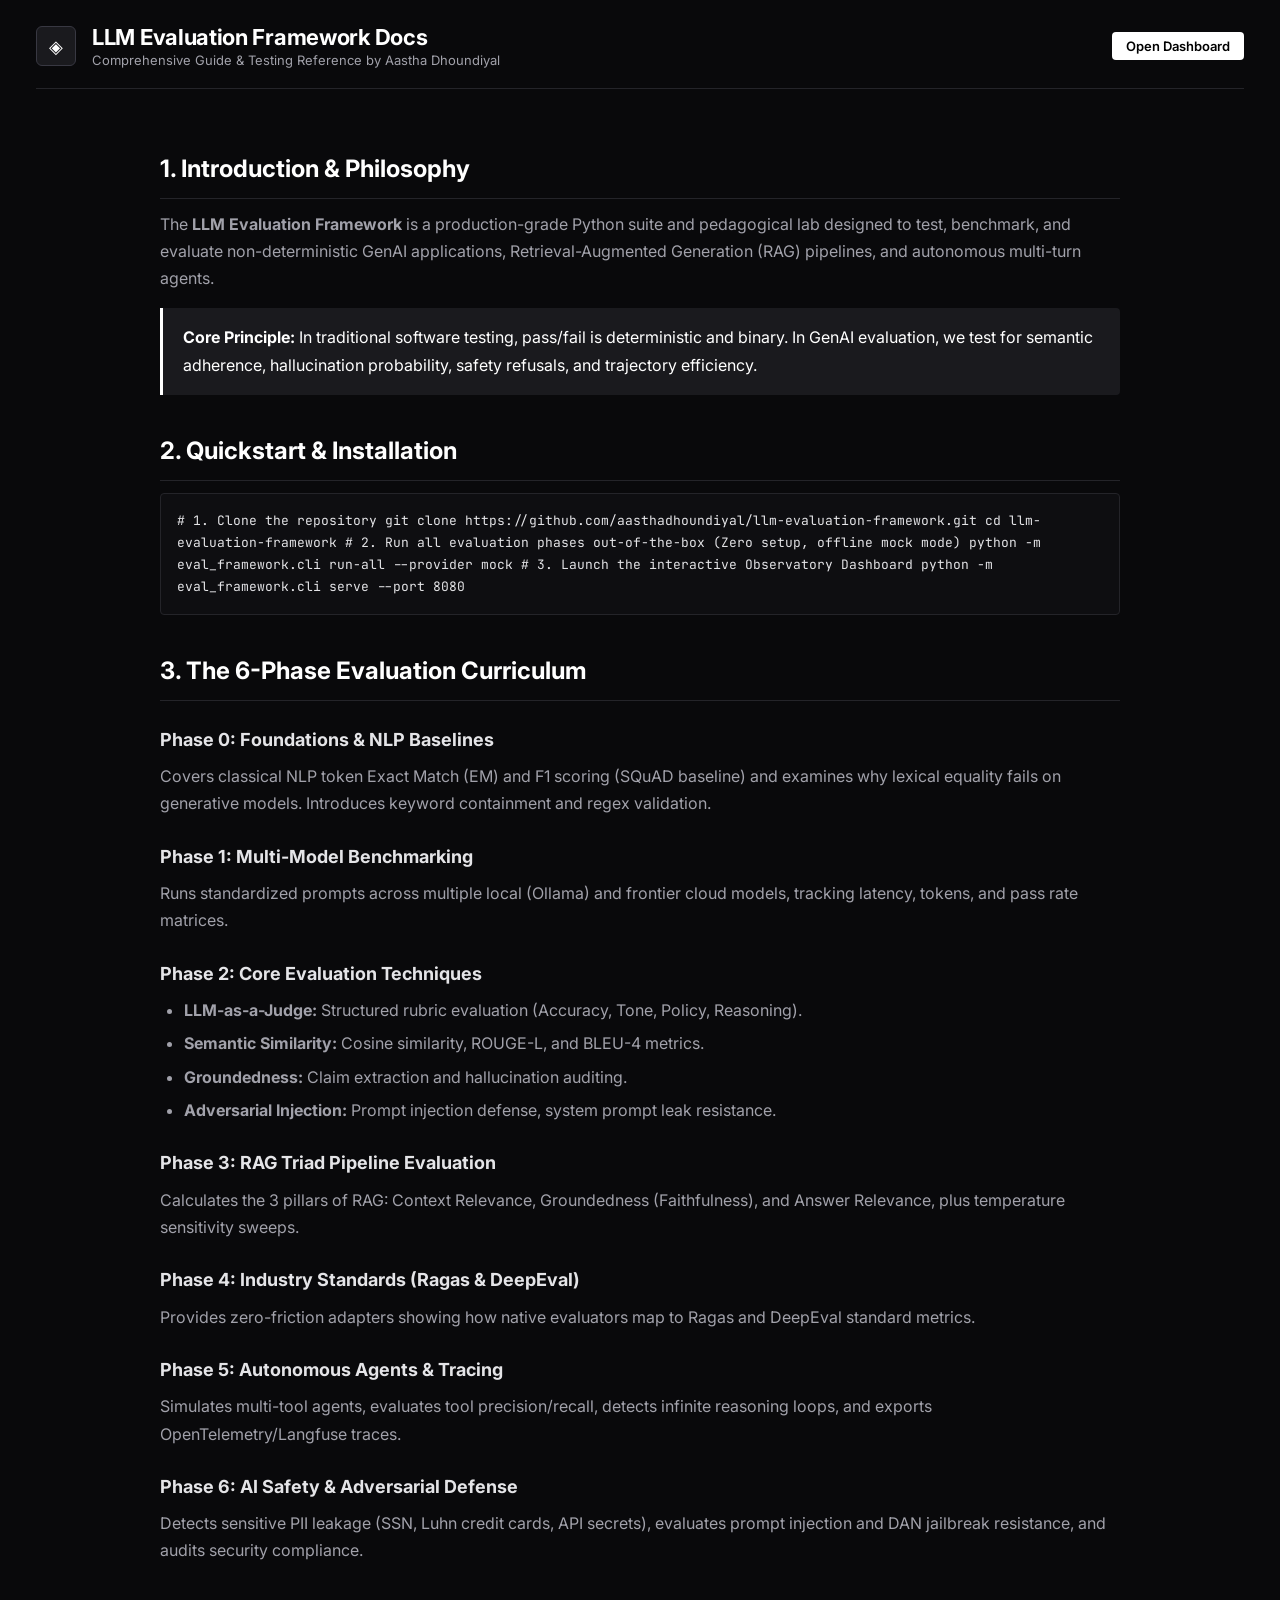
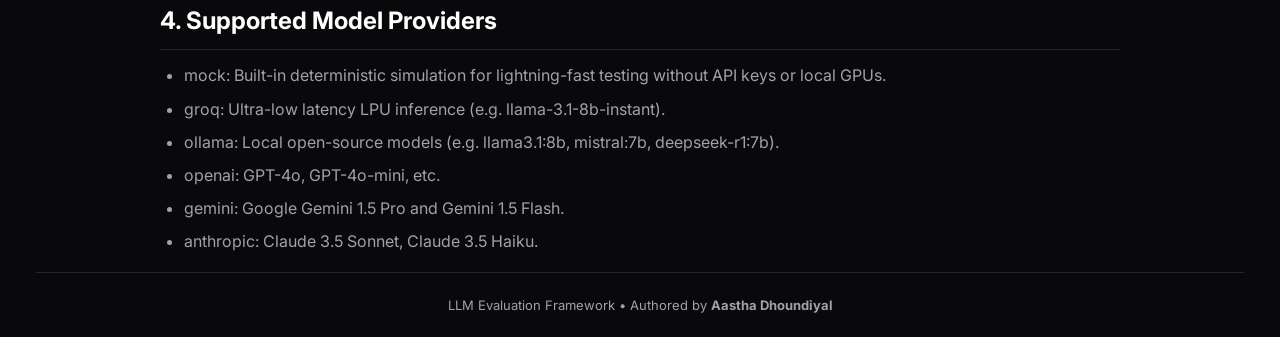
==== commit c21cd86b: "style: implement Minimalist Monochrome Dark aesthetic removing all blue and navy tones" ====
--- a/docs/index.html
+++ b/docs/index.html
@@ -7,7 +7,7 @@
   <link rel="preconnect" href="https://fonts.googleapis.com">
   <link rel="preconnect" href="https://fonts.gstatic.com" crossorigin>
   <link href="https://fonts.googleapis.com/css2?family=Inter:wght@300;400;500;600;700&family=JetBrains+Mono:wght@400;500&display=swap" rel="stylesheet">
-  <link rel="stylesheet" href="../dashboard/styles.css">
+  <link rel="stylesheet" href="../dashboard/styles.css?v=20261020_enterprise">
   <style>
     .docs-container {
       max-width: 960px;
@@ -26,36 +26,36 @@
       font-size: 18px;
       margin-top: 24px;
       margin-bottom: 8px;
-      color: #c7d2fe;
+      color: #e4e4e7;
     }
     .docs-container p {
-      color: #94a3b8;
+      color: var(--text-secondary);
       margin-bottom: 16px;
     }
     .docs-container ul {
       margin-left: 24px;
       margin-bottom: 16px;
-      color: #94a3b8;
+      color: var(--text-secondary);
     }
     .docs-container li {
       margin-bottom: 6px;
     }
     .code-block {
-      background: #090c12;
+      background: var(--bg-input);
       border: 1px solid var(--border-subtle);
       padding: 16px;
-      border-radius: 8px;
-      font-family: 'JetBrains Mono', monospace;
+      border-radius: var(--radius-sm);
+      font-family: var(--font-mono);
       font-size: 13px;
-      color: #38bdf8;
+      color: #e4e4e7;
       margin-bottom: 20px;
       overflow-x: auto;
     }
     .callout-box {
-      background: rgba(99, 102, 241, 0.08);
-      border-left: 4px solid var(--accent-primary);
+      background: var(--bg-surface-elevated);
+      border-left: 3px solid var(--accent-primary);
       padding: 16px 20px;
-      border-radius: 0 8px 8px 0;
+      border-radius: 0 var(--radius-sm) var(--radius-sm) 0;
       margin-bottom: 20px;
     }
   </style>
@@ -63,7 +63,7 @@
 <body>
   <header class="app-header">
     <div class="header-branding">
-      <div class="brand-logo-icon">📖</div>
+      <div class="brand-logo-icon">◈</div>
       <div>
         <h1 class="brand-title">LLM Evaluation Framework Docs</h1>
         <p class="brand-sub">Comprehensive Guide & Testing Reference by Aastha Dhoundiyal</p>
--- a/dashboard/styles.css
+++ b/dashboard/styles.css
@@ -2,54 +2,55 @@
    LLM Evaluation Framework — Enterprise Observatory Dashboard
    Author: Aastha Dhoundiyal (dhoundiyalaastha@gmail.com)
    GitHub: https://github.com/aasthadhoundiyal/llm-evaluation-framework
-   Style: Clean, High-Contrast Professional Dark Theme (No Gradients)
+   Style: Minimalist Monochrome Dark (Vercel / Linear Aesthetic, Zero Blues)
    ═══════════════════════════════════════════════════════════════════ */
 
 :root {
-  /* Solid Professional Color Palette */
-  --bg-canvas: #090d16;
-  --bg-surface: #111726;
-  --bg-surface-elevated: #171f33;
-  --bg-input: #0c121e;
+  /* Minimalist Monochrome Dark Palette (True Black & Neutral Slate - Zero Blues) */
+  --bg-canvas: #09090b;
+  --bg-surface: #121215;
+  --bg-surface-elevated: #1a1a1e;
+  --bg-input: #0e0e11;
   
-  --border-subtle: #1e293b;
-  --border-medium: #334155;
-  --border-focus: #3b82f6;
+  --border-subtle: #242429;
+  --border-medium: #383842;
+  --border-focus: #ffffff;
 
   /* Typography */
-  --text-primary: #f8fafc;
-  --text-secondary: #94a3b8;
-  --text-muted: #64748b;
+  --text-primary: #ffffff;
+  --text-secondary: #a1a1aa;
+  --text-muted: #71717a;
   --font-mono: 'JetBrains Mono', 'SF Mono', Consolas, monospace;
 
-  /* Solid Accents (Zero Gradients) */
-  --accent-primary: #2563eb;
-  --accent-primary-hover: #1d4ed8;
-  --accent-secondary: #0284c7;
-
-  /* Solid Semantic Status Colors */
-  --color-success: #10b981;
-  --color-success-bg: rgba(16, 185, 129, 0.12);
-  --color-success-border: rgba(16, 185, 129, 0.3);
+  /* Monochromatic High-Contrast Accents */
+  --accent-primary: #ffffff;
+  --accent-primary-text: #000000;
+  --accent-primary-hover: #e4e4e7;
+  --accent-secondary: #27272a;
+
+  /* Restrained Semantic Status (Clean, Solid, No Glow) */
+  --color-success: #22c55e;
+  --color-success-bg: rgba(34, 197, 94, 0.1);
+  --color-success-border: rgba(34, 197, 94, 0.25);
 
   --color-danger: #ef4444;
-  --color-danger-bg: rgba(239, 68, 68, 0.12);
-  --color-danger-border: rgba(239, 68, 68, 0.3);
-
-  --color-warning: #f59e0b;
-  --color-warning-bg: rgba(245, 158, 11, 0.12);
-  --color-warning-border: rgba(245, 158, 11, 0.3);
-
-  --color-info: #0284c7;
-  --color-info-bg: rgba(2, 132, 199, 0.12);
-  --color-info-border: rgba(2, 132, 199, 0.3);
+  --color-danger-bg: rgba(239, 68, 68, 0.1);
+  --color-danger-border: rgba(239, 68, 68, 0.25);
+
+  --color-warning: #eab308;
+  --color-warning-bg: rgba(234, 179, 8, 0.1);
+  --color-warning-border: rgba(234, 179, 8, 0.25);
+
+  --color-info: #e4e4e7;
+  --color-info-bg: rgba(255, 255, 255, 0.06);
+  --color-info-border: rgba(255, 255, 255, 0.15);
 
   /* Geometry & Shadows */
-  --radius-lg: 10px;
+  --radius-lg: 8px;
   --radius-md: 6px;
   --radius-sm: 4px;
-  --shadow-sm: 0 1px 2px rgba(0, 0, 0, 0.3);
-  --shadow-md: 0 4px 6px -1px rgba(0, 0, 0, 0.3), 0 2px 4px -2px rgba(0, 0, 0, 0.2);
+  --shadow-sm: 0 1px 2px rgba(0, 0, 0, 0.5);
+  --shadow-md: 0 4px 6px -1px rgba(0, 0, 0, 0.5), 0 2px 4px -2px rgba(0, 0, 0, 0.4);
 }
 
 * {
@@ -98,7 +99,7 @@
   display: flex;
   align-items: center;
   justify-content: center;
-  font-size: 20px;
+  font-size: 18px;
   color: var(--text-primary);
 }
 
@@ -156,7 +157,7 @@
 }
 
 .github-link {
-  color: #60a5fa;
+  color: #e4e4e7;
   text-decoration: none;
   margin-left: 6px;
   font-weight: 500;
@@ -164,10 +165,11 @@
 
 .github-link:hover {
   text-decoration: underline;
-}
-
-/* ═══════════════════════════════════════════════════════════════════
-   Segmented Navigation Bar (Clean & Professional)
+  color: #ffffff;
+}
+
+/* ═══════════════════════════════════════════════════════════════════
+   Segmented Navigation Bar (Minimalist Monochrome)
    ═══════════════════════════════════════════════════════════════════ */
 
 .nav-bar {
@@ -201,12 +203,12 @@
 
 .nav-item.active {
   background-color: var(--accent-primary);
-  color: #ffffff;
-  font-weight: 600;
-}
-
-/* ═══════════════════════════════════════════════════════════════════
-   Tab Contents & Animations
+  color: var(--accent-primary-text);
+  font-weight: 600;
+}
+
+/* ═══════════════════════════════════════════════════════════════════
+   Tab Contents
    ═══════════════════════════════════════════════════════════════════ */
 
 .tab-content {
@@ -232,7 +234,7 @@
 }
 
 /* ═══════════════════════════════════════════════════════════════════
-   Stats Grid (Clean Cards, Zero Gradients)
+   Stats Grid (Minimalist Charcoal Cards)
    ═══════════════════════════════════════════════════════════════════ */
 
 .stats-grid {
@@ -288,7 +290,7 @@
 .stat-badge.highlight {
   background-color: var(--color-info-bg);
   border-color: var(--color-info-border);
-  color: #38bdf8;
+  color: #e4e4e7;
 }
 
 .stat-value {
@@ -304,7 +306,7 @@
 }
 
 .stat-value.highlight-text {
-  color: #38bdf8;
+  color: #ffffff;
 }
 
 .stat-sub {
@@ -335,14 +337,10 @@
   background-color: var(--bg-surface-elevated);
 }
 
-.phase-card.safety-accent {
-  border-color: var(--border-medium);
-}
-
 .phase-num {
   font-size: 11px;
   font-weight: 700;
-  color: #38bdf8;
+  color: #a1a1aa;
   letter-spacing: 0.8px;
   margin-bottom: 6px;
   font-family: var(--font-mono);
@@ -390,7 +388,7 @@
 }
 
 .search-input {
-  background-color: var(--bg-surface);
+  background-color: var(--bg-input);
   border: 1px solid var(--border-subtle);
   color: var(--text-primary);
   padding: 9px 14px;
@@ -429,7 +427,7 @@
 .filter-pill.active {
   background-color: var(--accent-primary);
   border-color: var(--accent-primary);
-  color: #ffffff;
+  color: var(--accent-primary-text);
   font-weight: 600;
 }
 
@@ -476,7 +474,7 @@
 .case-id {
   font-family: var(--font-mono);
   font-weight: 600;
-  color: #38bdf8;
+  color: #ffffff;
   font-size: 12px;
 }
 
@@ -517,7 +515,7 @@
 }
 
 /* ═══════════════════════════════════════════════════════════════════
-   RAG Triad Tab (Solid Clean Meters)
+   RAG Triad Tab (Minimalist Neutral Meters)
    ═══════════════════════════════════════════════════════════════════ */
 
 .triad-grid {
@@ -538,7 +536,7 @@
   width: 80px;
   height: 80px;
   border-radius: 50%;
-  border: 2px solid var(--accent-primary);
+  border: 2px solid var(--border-medium);
   display: flex;
   flex-direction: column;
   align-items: center;
@@ -579,7 +577,7 @@
 .triad-badge {
   display: inline-block;
   font-size: 11px;
-  color: #38bdf8;
+  color: #e4e4e7;
   background-color: var(--color-info-bg);
   padding: 3px 10px;
   border-radius: var(--radius-sm);
@@ -588,7 +586,7 @@
 }
 
 /* ═══════════════════════════════════════════════════════════════════
-   Phase 6: AI Safety & Security (Solid Flat Cards)
+   AI Safety & Security (Monochrome Enterprise)
    ═══════════════════════════════════════════════════════════════════ */
 
 .security-grid {
@@ -694,7 +692,7 @@
 
 .audit-btn {
   background-color: var(--accent-primary);
-  color: #ffffff;
+  color: var(--accent-primary-text);
   font-weight: 600;
   padding: 10px 20px;
   border: none;
@@ -766,7 +764,7 @@
 .badge-pill {
   font-size: 11px;
   background-color: var(--color-info-bg);
-  color: #38bdf8;
+  color: #e4e4e7;
   padding: 3px 8px;
   border-radius: var(--radius-sm);
   font-weight: 600;
@@ -796,8 +794,8 @@
   width: 28px;
   height: 28px;
   border-radius: 50%;
-  background-color: var(--accent-primary);
-  color: #fff;
+  background-color: #ffffff;
+  color: #000000;
   font-weight: 700;
   display: flex;
   align-items: center;
@@ -824,7 +822,7 @@
 .tool-tag {
   font-size: 12px;
   font-weight: 600;
-  color: #38bdf8;
+  color: #ffffff;
   font-family: var(--font-mono);
 }
 
@@ -892,7 +890,7 @@
 .btn-primary {
   background-color: var(--accent-primary);
   border: none;
-  color: #ffffff;
+  color: var(--accent-primary-text);
   padding: 11px 22px;
   border-radius: var(--radius-sm);
   font-weight: 600;
